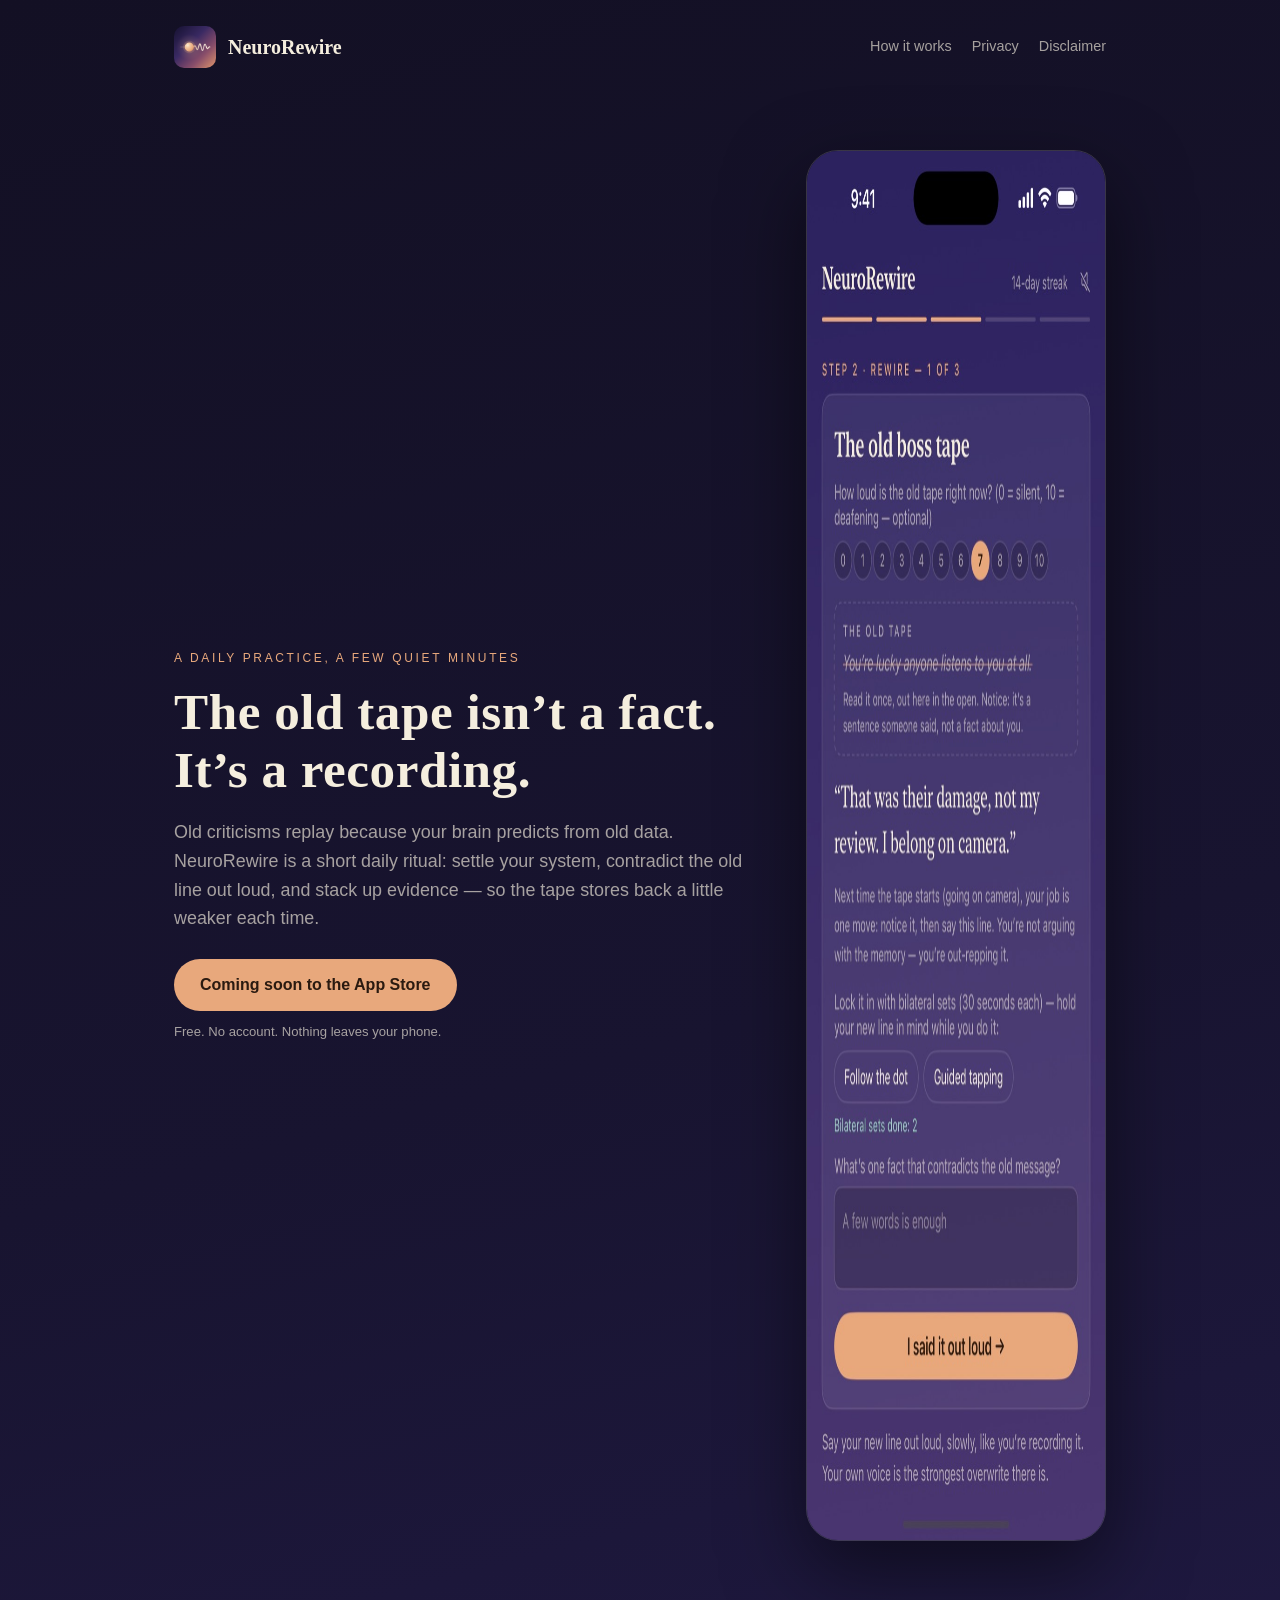
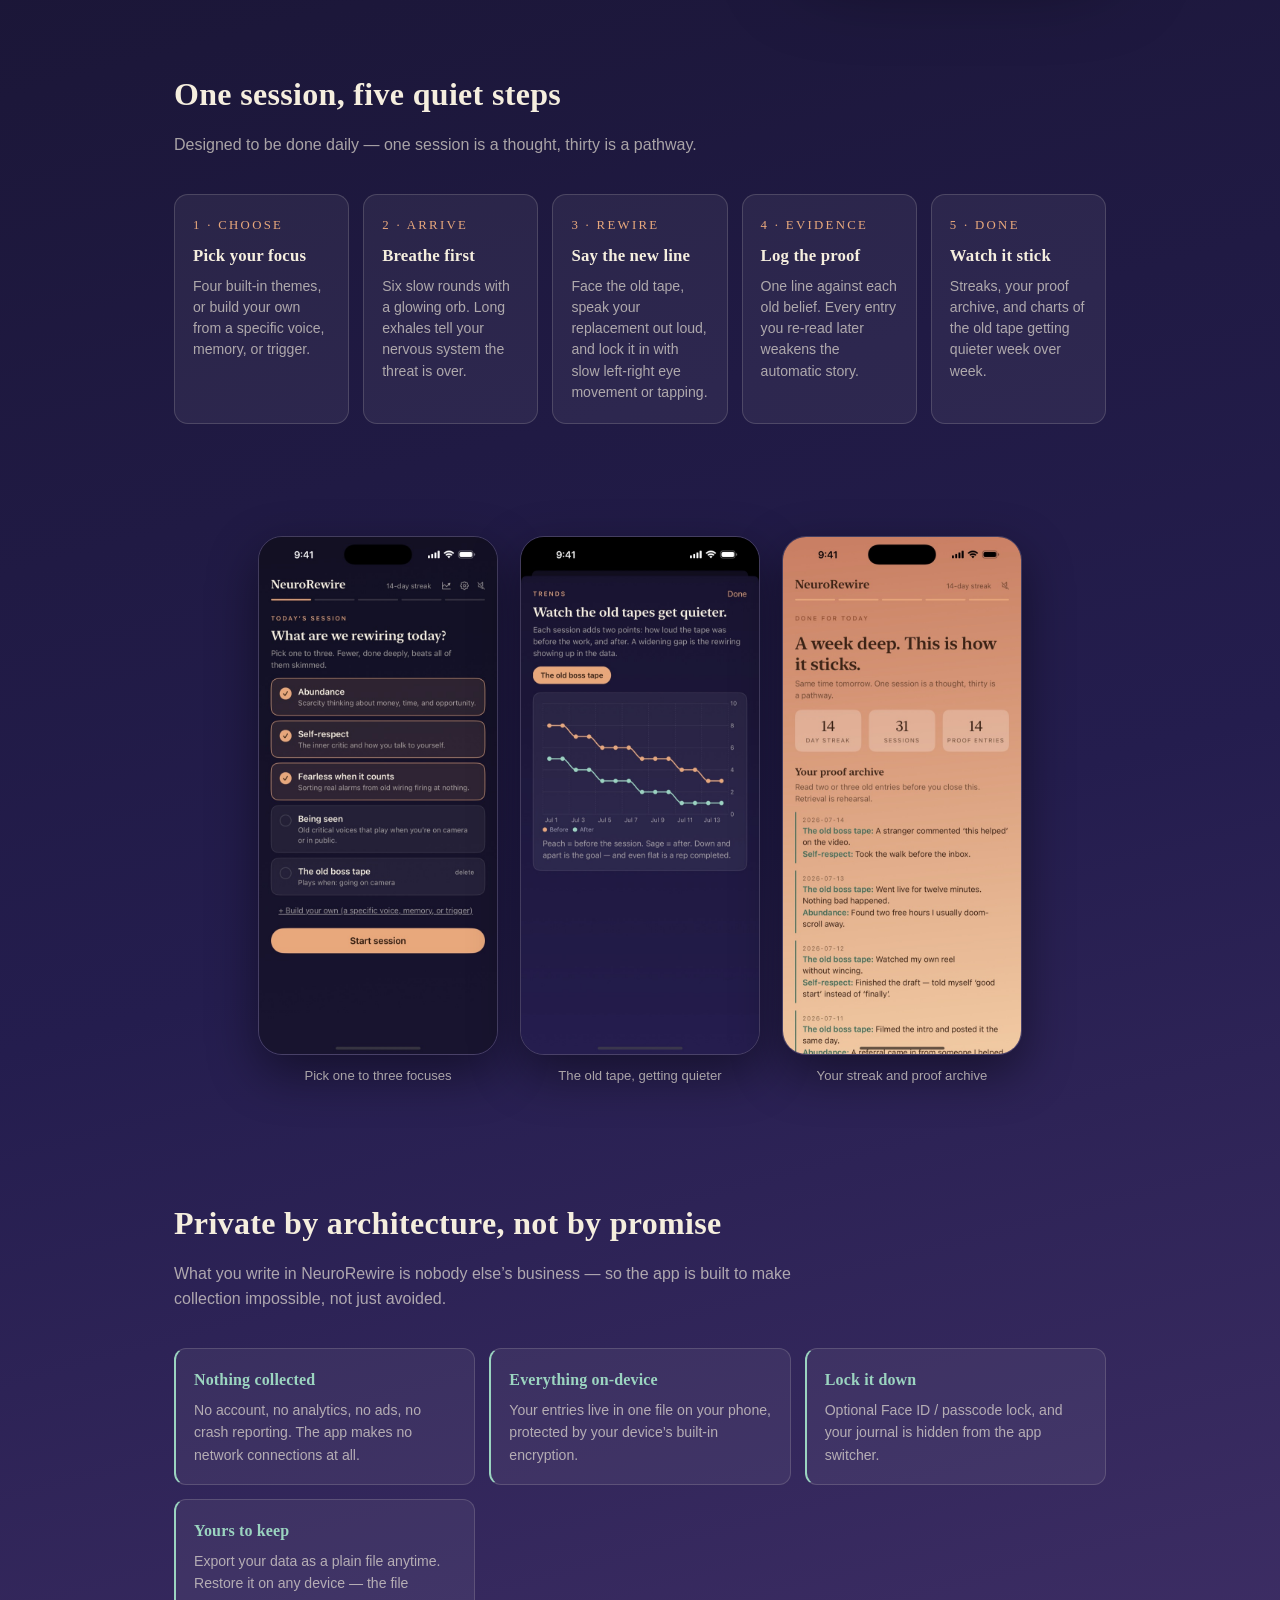
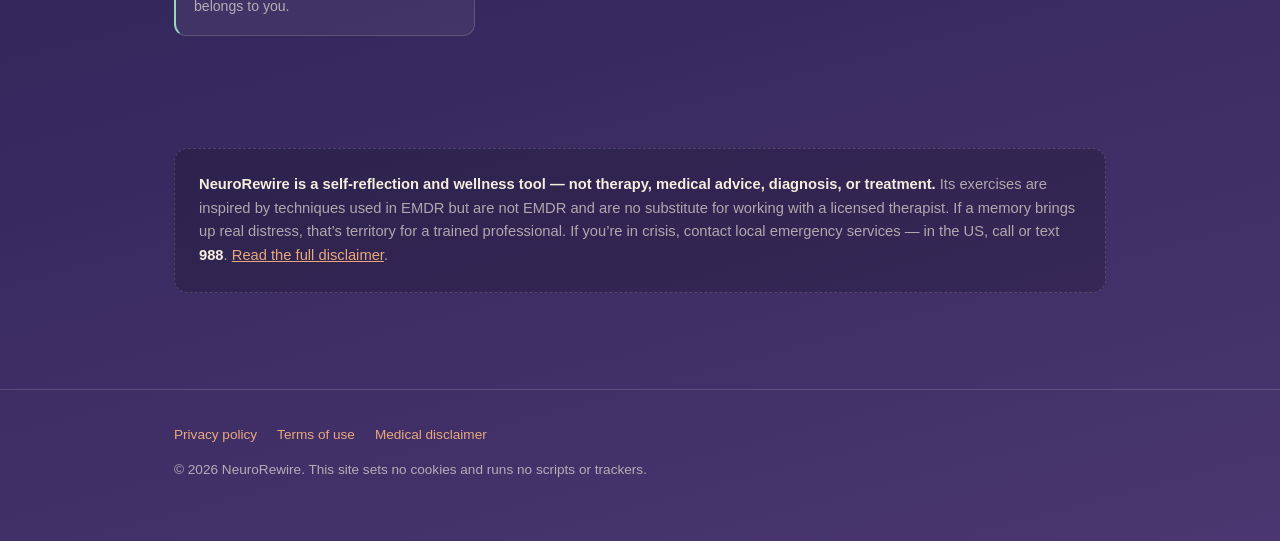
==== index.html @ a83ef4e9 "NeuroRewire site: landing page + privacy/terms/disclaimer Co-Authored-By: Claude Fable 5 <noreply@an" ====
<!DOCTYPE html>
<html lang="en">
<head>
<meta charset="UTF-8">
<meta name="viewport" content="width=device-width, initial-scale=1.0">
<title>NeuroRewire — Quiet the old tapes</title>
<meta name="description" content="NeuroRewire is a free, private daily practice for rewiring negative self-talk. Everything stays on your phone — no account, no analytics, nothing collected.">
<link rel="icon" type="image/png" href="assets/favicon.png">
<link rel="stylesheet" href="styles.css">
</head>
<body>
<div class="wrap">
  <header class="site">
    <img src="assets/icon.png" alt="NeuroRewire icon">
    <span class="name">NeuroRewire</span>
    <nav>
      <a href="#how">How it works</a>
      <a href="#privacy">Privacy</a>
      <a href="disclaimer.html">Disclaimer</a>
    </nav>
  </header>

  <div class="hero">
    <div class="copy">
      <div class="eyebrow">A daily practice, a few quiet minutes</div>
      <h1>The old tape isn&rsquo;t a fact. It&rsquo;s a recording.</h1>
      <p class="lead">Old criticisms replay because your brain predicts from old data. NeuroRewire is a short daily ritual: settle your system, contradict the old line out loud, and stack up evidence — so the tape stores back a little weaker each time.</p>
      <span class="badge-soon">Coming soon to the App&nbsp;Store</span>
      <span class="badge-note">Free. No account. Nothing leaves your phone.</span>
    </div>
    <div class="phone">
      <img src="assets/screen-rewire.jpg" alt="NeuroRewire session screen showing an old tape crossed out and its replacement line" width="640" height="1391">
    </div>
  </div>
</div>

<section id="how">
  <div class="wrap">
    <h2>One session, five quiet steps</h2>
    <p class="sub">Designed to be done daily — one session is a thought, thirty is a pathway.</p>
    <div class="steps">
      <div class="step"><div class="n">1 · Choose</div><h3>Pick your focus</h3><p>Four built-in themes, or build your own from a specific voice, memory, or trigger.</p></div>
      <div class="step"><div class="n">2 · Arrive</div><h3>Breathe first</h3><p>Six slow rounds with a glowing orb. Long exhales tell your nervous system the threat is over.</p></div>
      <div class="step"><div class="n">3 · Rewire</div><h3>Say the new line</h3><p>Face the old tape, speak your replacement out loud, and lock it in with slow left-right eye movement or tapping.</p></div>
      <div class="step"><div class="n">4 · Evidence</div><h3>Log the proof</h3><p>One line against each old belief. Every entry you re-read later weakens the automatic story.</p></div>
      <div class="step"><div class="n">5 · Done</div><h3>Watch it stick</h3><p>Streaks, your proof archive, and charts of the old tape getting quieter week over week.</p></div>
    </div>
  </div>
</section>

<section>
  <div class="wrap">
    <div class="screens">
      <figure><img src="assets/screen-choose.jpg" alt="Choose screen with focus areas" loading="lazy"><figcaption>Pick one to three focuses</figcaption></figure>
      <figure><img src="assets/screen-trends.jpg" alt="Trends chart showing intensity ratings declining over two weeks" loading="lazy"><figcaption>The old tape, getting quieter</figcaption></figure>
      <figure><img src="assets/screen-done.jpg" alt="Done screen with streak, session count, and proof archive" loading="lazy"><figcaption>Your streak and proof archive</figcaption></figure>
    </div>
  </div>
</section>

<section id="privacy">
  <div class="wrap">
    <h2>Private by architecture, not by promise</h2>
    <p class="sub">What you write in NeuroRewire is nobody else&rsquo;s business — so the app is built to make collection impossible, not just avoided.</p>
    <div class="privacy-grid">
      <div class="cell"><h3>Nothing collected</h3><p>No account, no analytics, no ads, no crash reporting. The app makes no network connections at all.</p></div>
      <div class="cell"><h3>Everything on-device</h3><p>Your entries live in one file on your phone, protected by your device&rsquo;s built-in encryption.</p></div>
      <div class="cell"><h3>Lock it down</h3><p>Optional Face&nbsp;ID / passcode lock, and your journal is hidden from the app switcher.</p></div>
      <div class="cell"><h3>Yours to keep</h3><p>Export your data as a plain file anytime. Restore it on any device — the file belongs to you.</p></div>
    </div>
  </div>
</section>

<section>
  <div class="wrap">
    <div class="band">
      <p><strong style="color:var(--ink)">NeuroRewire is a self-reflection and wellness tool — not therapy, medical advice, diagnosis, or treatment.</strong> Its exercises are inspired by techniques used in EMDR but are not EMDR and are no substitute for working with a licensed therapist. If a memory brings up real distress, that&rsquo;s territory for a trained professional. If you&rsquo;re in crisis, contact local emergency services — in the US, call or text <strong style="color:var(--ink)">988</strong>. <a href="disclaimer.html">Read the full disclaimer</a>.</p>
    </div>
  </div>
</section>

<footer>
  <div class="wrap">
    <div class="links">
      <a href="privacy.html">Privacy policy</a>
      <a href="terms.html">Terms of use</a>
      <a href="disclaimer.html">Medical disclaimer</a>
    </div>
    <p>&copy; 2026 NeuroRewire. This site sets no cookies and runs no scripts or trackers.</p>
  </div>
</footer>
</body>
</html>
---- styles.css ----
:root {
  --dusk1: #181430;
  --dusk2: #241d4e;
  --mid2: #4a3670;
  --dawn2: #b06a5f;
  --light2: #f0c9a2;
  --ink: #f5eede;
  --ink-dim: rgba(245, 238, 222, 0.65);
  --peach: #e8a87c;
  --on-peach: #2a1a10;
  --sage: #9bd4c0;
  --card: rgba(255, 255, 255, 0.06);
  --line: rgba(245, 238, 222, 0.16);
}

* { box-sizing: border-box; margin: 0; padding: 0; }

html { scroll-behavior: smooth; }

body {
  font-family: ui-sans-serif, -apple-system, "Segoe UI", Roboto, sans-serif;
  background: linear-gradient(165deg, #131024 0%, var(--dusk1) 30%, var(--dusk2) 65%, var(--mid2) 100%);
  color: var(--ink);
  line-height: 1.6;
  min-height: 100vh;
}

.wrap { max-width: 980px; margin: 0 auto; padding: 0 24px; }

h1, h2, h3, .serif {
  font-family: Georgia, "Times New Roman", serif;
  font-weight: 600;
  letter-spacing: 0.01em;
}

/* Header */
header.site {
  display: flex;
  align-items: center;
  gap: 12px;
  padding: 26px 0;
}
header.site img { width: 42px; height: 42px; border-radius: 10px; }
header.site .name { font-family: Georgia, serif; font-size: 1.25rem; font-weight: 600; }
header.site nav { margin-left: auto; display: flex; gap: 20px; }
header.site nav a { color: var(--ink-dim); text-decoration: none; font-size: 0.9rem; }
header.site nav a:hover { color: var(--peach); }

/* Hero */
.hero {
  display: flex;
  align-items: center;
  gap: 48px;
  padding: 56px 0 72px;
  flex-wrap: wrap;
}
.hero .copy { flex: 1 1 380px; }
.eyebrow {
  font-size: 0.75rem;
  text-transform: uppercase;
  letter-spacing: 0.22em;
  color: var(--peach);
  margin-bottom: 14px;
}
.hero h1 { font-size: clamp(2.1rem, 5vw, 3.2rem); line-height: 1.15; margin-bottom: 18px; }
.hero p.lead { color: var(--ink-dim); font-size: 1.12rem; max-width: 34em; margin-bottom: 26px; }
.hero .phone {
  flex: 0 1 300px;
  margin: 0 auto;
}
.hero .phone img {
  width: 100%;
  max-width: 300px;
  border-radius: 32px;
  border: 1px solid var(--line);
  box-shadow: 0 30px 80px rgba(0, 0, 0, 0.5);
  display: block;
}

.badge-soon {
  display: inline-block;
  background: var(--peach);
  color: var(--on-peach);
  font-weight: 600;
  padding: 13px 26px;
  border-radius: 999px;
  text-decoration: none;
  font-size: 1rem;
}
.badge-note { display: block; margin-top: 10px; font-size: 0.82rem; color: var(--ink-dim); }

/* Sections */
section { padding: 56px 0; }
section h2 { font-size: clamp(1.5rem, 3vw, 2rem); margin-bottom: 12px; }
section > .wrap > p.sub { color: var(--ink-dim); max-width: 42em; margin-bottom: 36px; }

.steps { display: grid; grid-template-columns: repeat(auto-fit, minmax(170px, 1fr)); gap: 14px; }
.step {
  background: var(--card);
  border: 1px solid var(--line);
  border-radius: 14px;
  padding: 20px 18px;
}
.step .n {
  font-family: Georgia, serif;
  color: var(--peach);
  font-size: 0.8rem;
  letter-spacing: 0.18em;
  text-transform: uppercase;
  margin-bottom: 8px;
}
.step h3 { font-size: 1.05rem; margin-bottom: 6px; }
.step p { font-size: 0.88rem; color: var(--ink-dim); line-height: 1.5; }

/* Screens row */
.screens { display: flex; gap: 22px; justify-content: center; flex-wrap: wrap; }
.screens figure { flex: 0 1 240px; margin: 0; }
.screens img {
  width: 100%;
  border-radius: 24px;
  border: 1px solid var(--line);
  box-shadow: 0 18px 50px rgba(0, 0, 0, 0.45);
  display: block;
}
.screens figcaption { text-align: center; font-size: 0.82rem; color: var(--ink-dim); margin-top: 10px; }

/* Privacy */
.privacy-grid { display: grid; grid-template-columns: repeat(auto-fit, minmax(230px, 1fr)); gap: 14px; }
.privacy-grid .cell {
  border: 1px solid var(--line);
  border-left: 2px solid var(--sage);
  border-radius: 12px;
  padding: 18px;
  background: var(--card);
}
.privacy-grid h3 { font-size: 1rem; margin-bottom: 6px; color: var(--sage); }
.privacy-grid p { font-size: 0.88rem; color: var(--ink-dim); }

/* Disclaimer band */
.band {
  border: 1px dashed var(--line);
  border-radius: 14px;
  padding: 24px;
  background: rgba(0, 0, 0, 0.18);
}
.band p { font-size: 0.92rem; color: var(--ink-dim); max-width: 60em; }
.band a { color: var(--peach); }

/* Footer */
footer {
  border-top: 1px solid var(--line);
  margin-top: 40px;
  padding: 34px 0 60px;
  font-size: 0.85rem;
  color: var(--ink-dim);
}
footer .links { display: flex; gap: 20px; flex-wrap: wrap; margin-bottom: 14px; }
footer a { color: var(--peach); text-decoration: none; }
footer a:hover { text-decoration: underline; }

/* Legal doc pages */
article.doc { max-width: 720px; margin: 0 auto; padding: 20px 0 80px; }
article.doc h1 { font-size: 2rem; margin-bottom: 8px; }
article.doc .updated { color: var(--ink-dim); font-size: 0.85rem; margin-bottom: 30px; }
article.doc h2 { font-size: 1.25rem; margin: 30px 0 10px; }
article.doc p, article.doc li { color: var(--ink-dim); margin-bottom: 12px; }
article.doc ul { padding-left: 22px; }
article.doc strong { color: var(--ink); }
article.doc a { color: var(--peach); }

@media (max-width: 640px) {
  .hero { padding: 30px 0 46px; gap: 34px; }
  section { padding: 40px 0; }
}
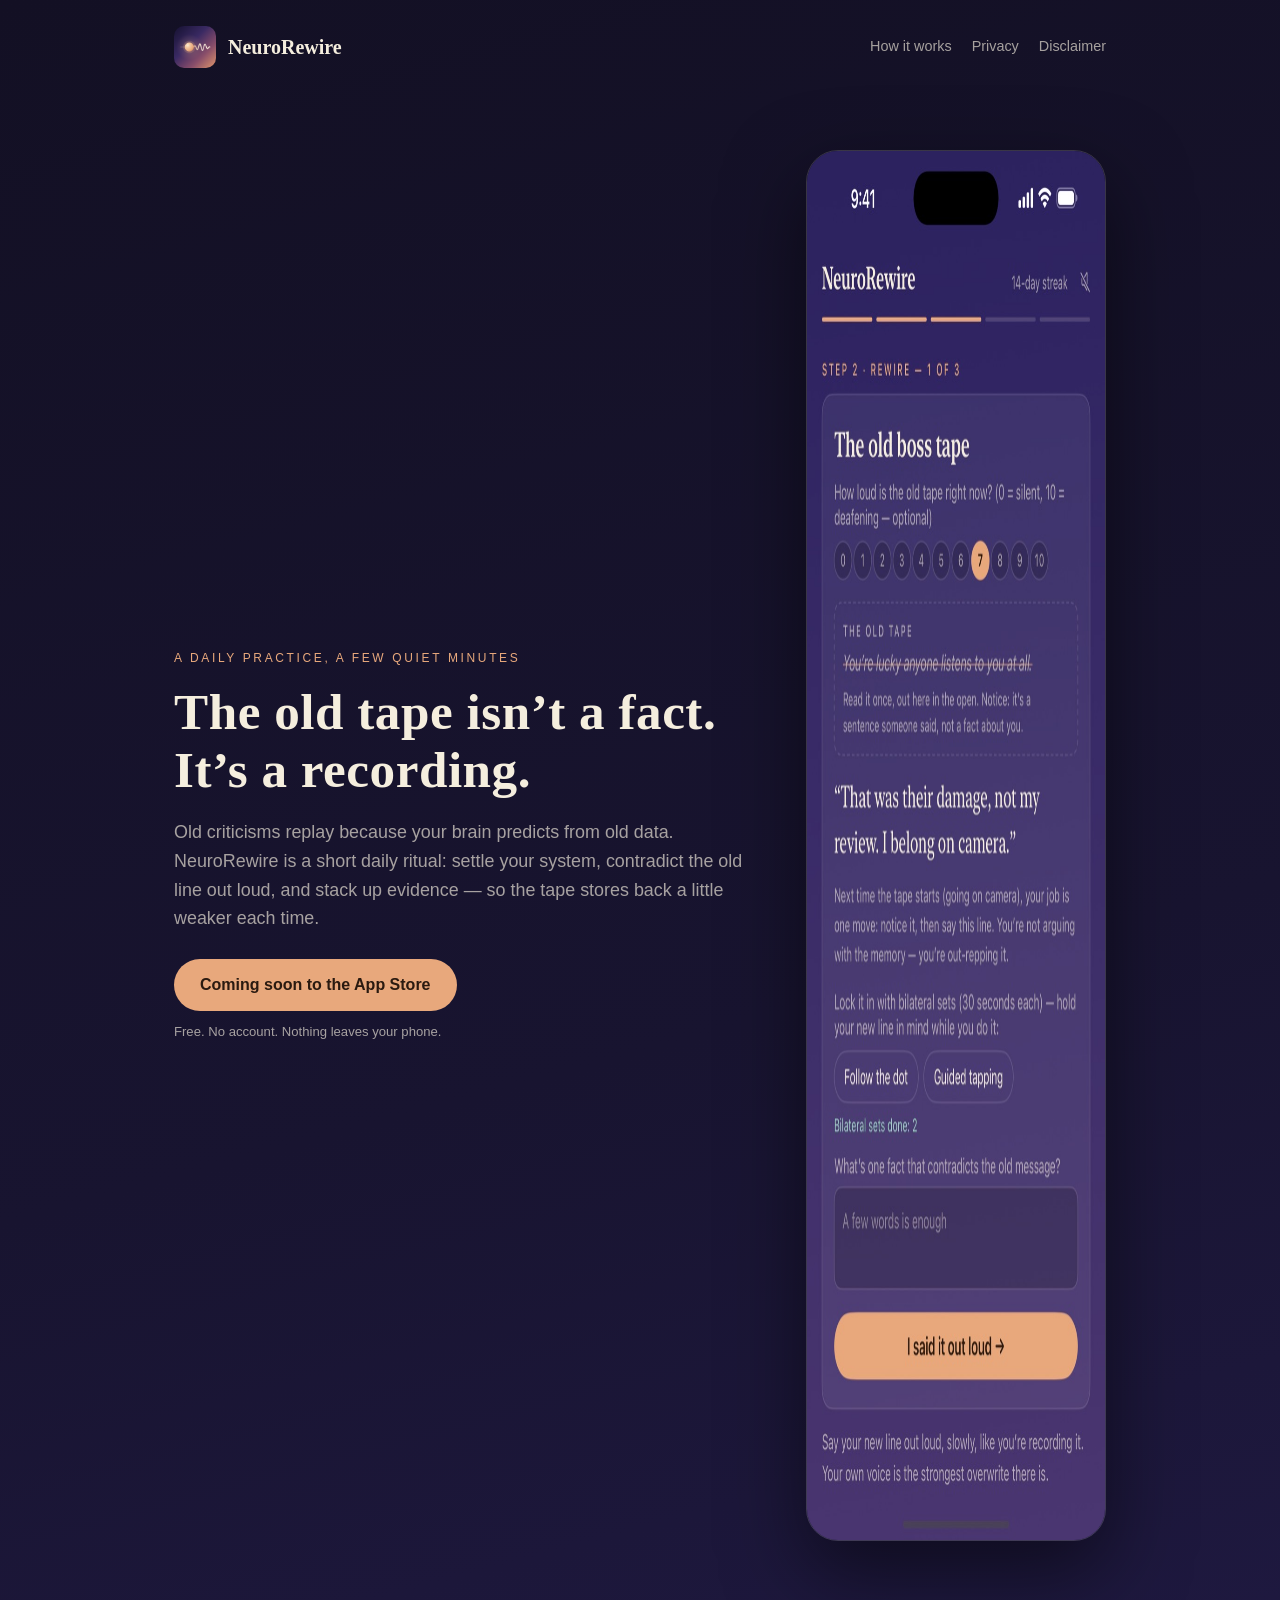
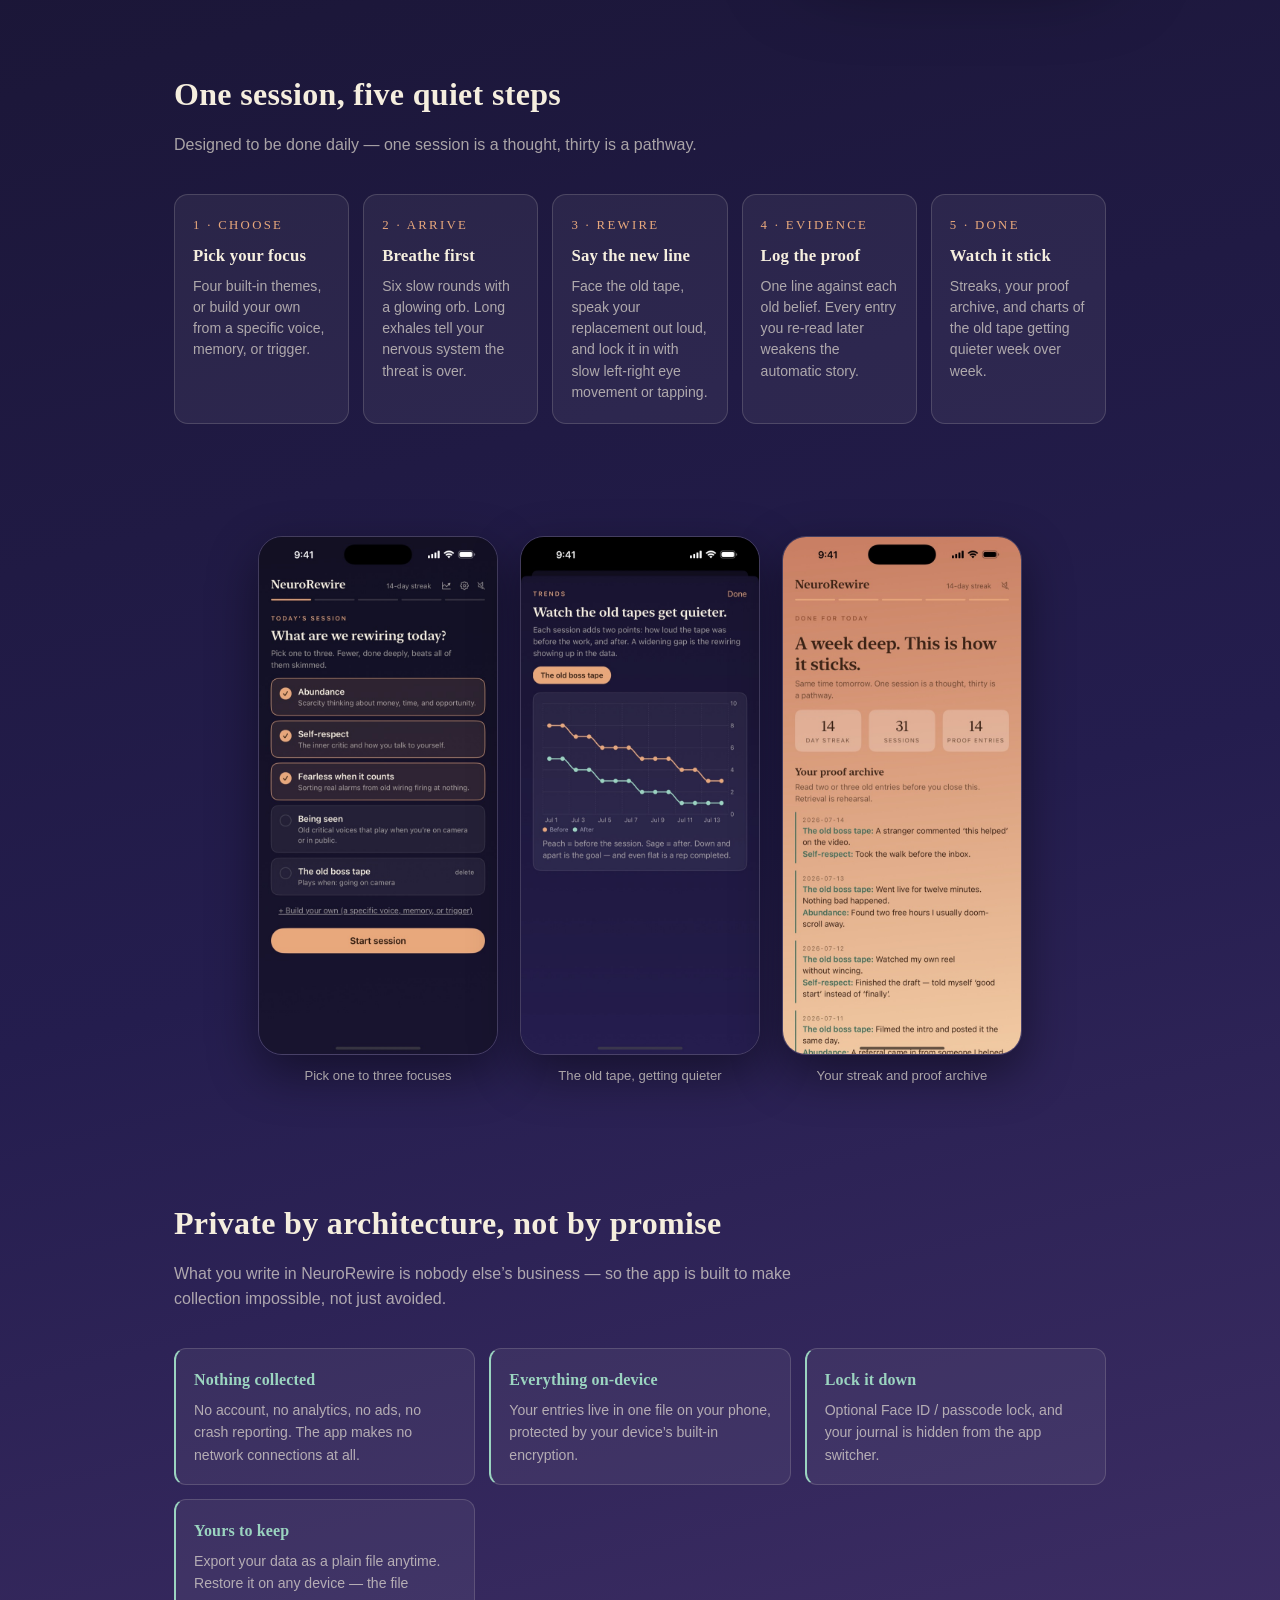
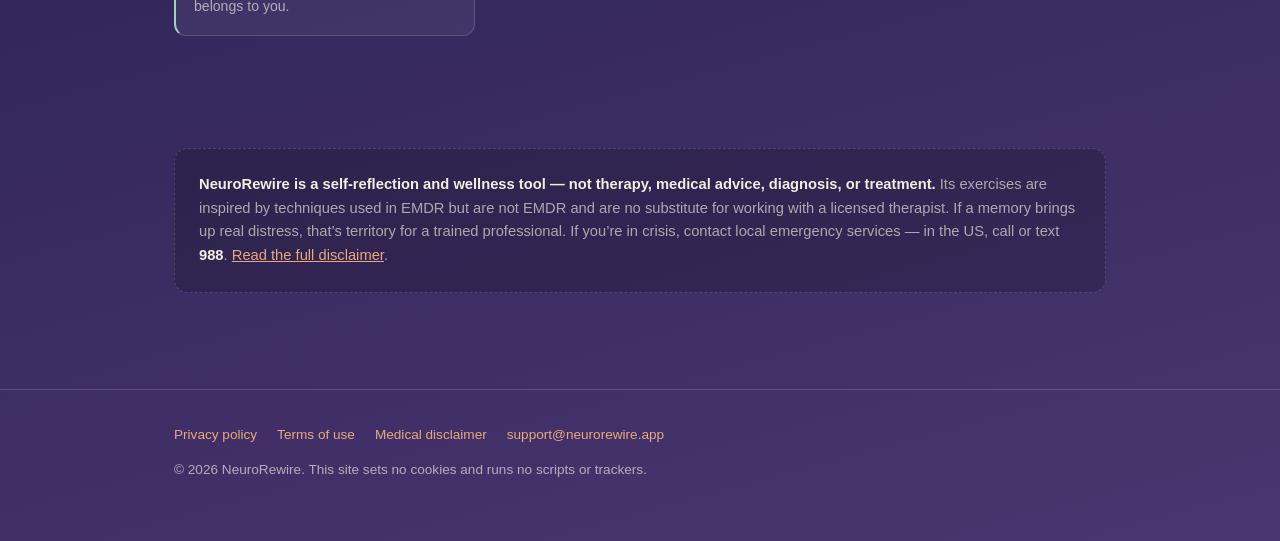
==== commit 708e0958: "Add contact emails to privacy, terms, and footer Co-Authored-By: Claude Fable 5 <noreply@anthropic.c" ====
--- a/index.html
+++ b/index.html
@@ -85,6 +85,7 @@
       <a href="privacy.html">Privacy policy</a>
       <a href="terms.html">Terms of use</a>
       <a href="disclaimer.html">Medical disclaimer</a>
+      <a href="mailto:support@neurorewire.app">support@neurorewire.app</a>
     </div>
     <p>&copy; 2026 NeuroRewire. This site sets no cookies and runs no scripts or trackers.</p>
   </div>
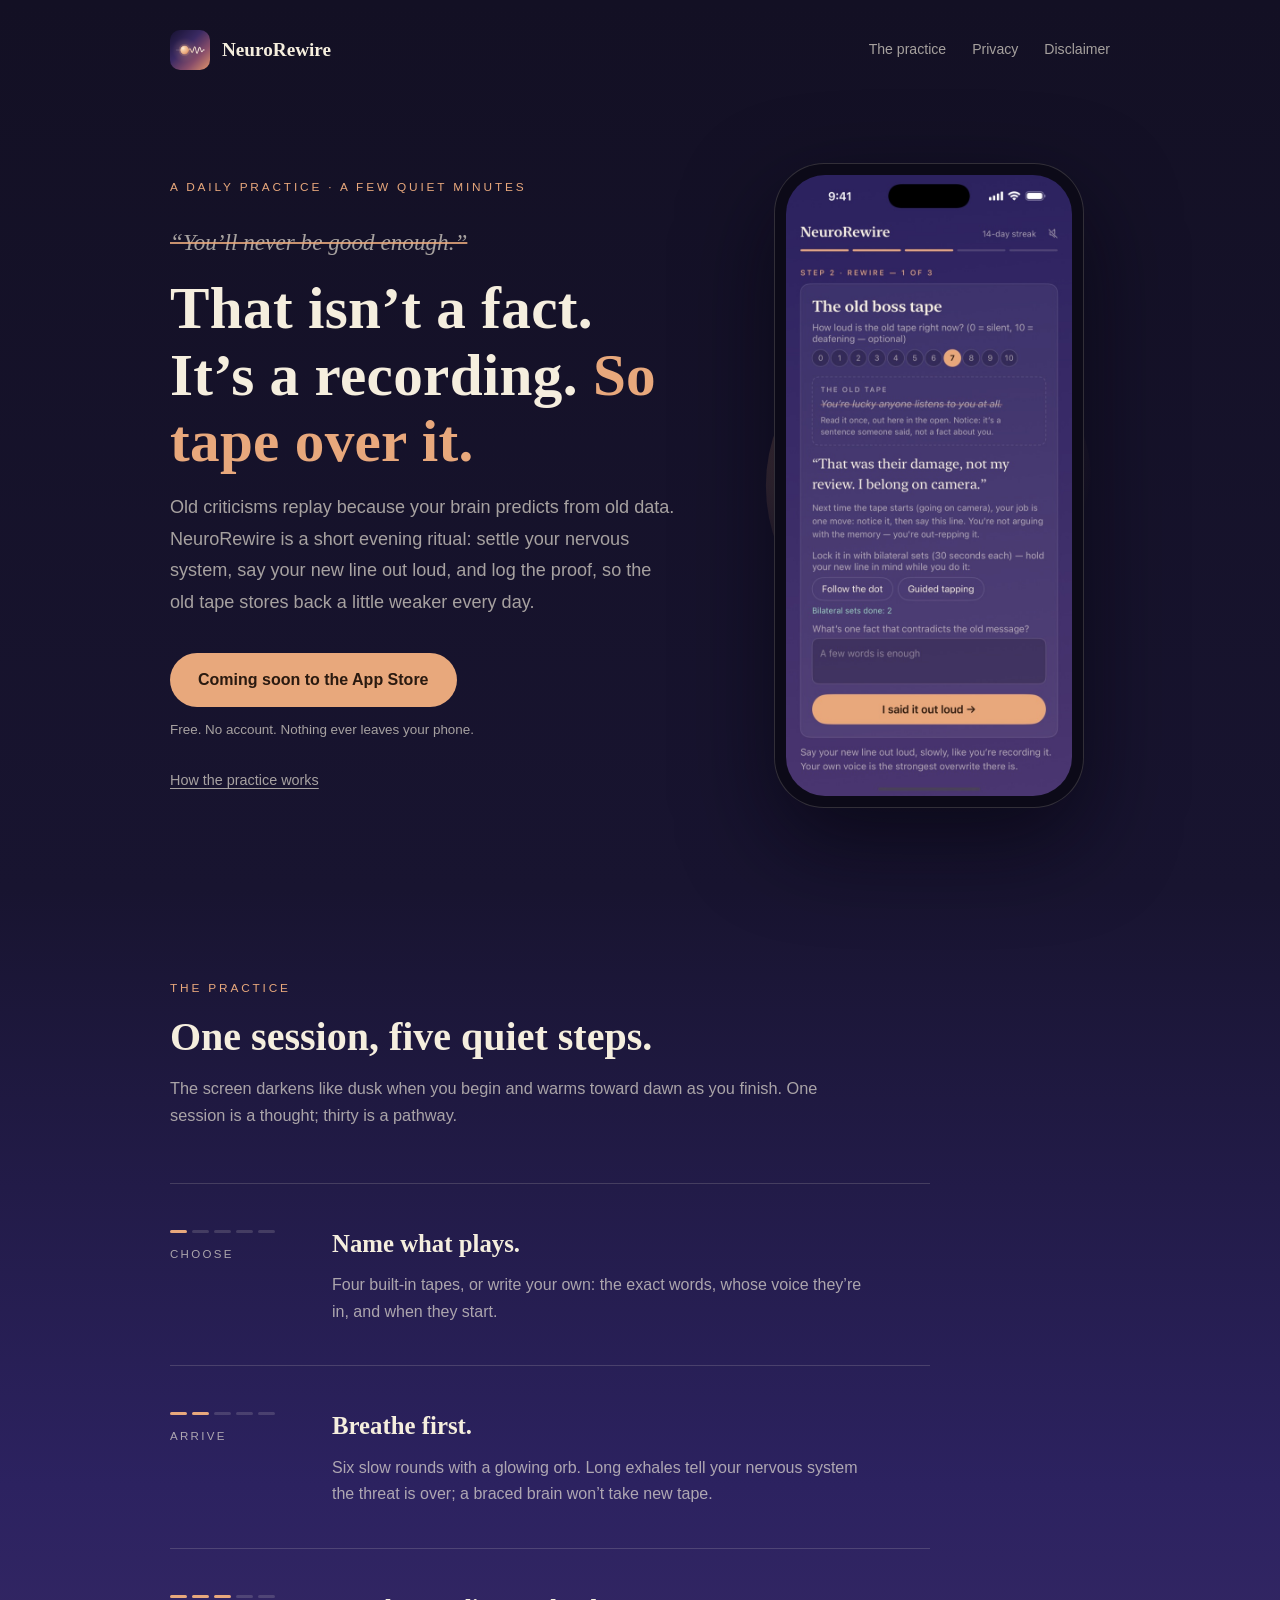
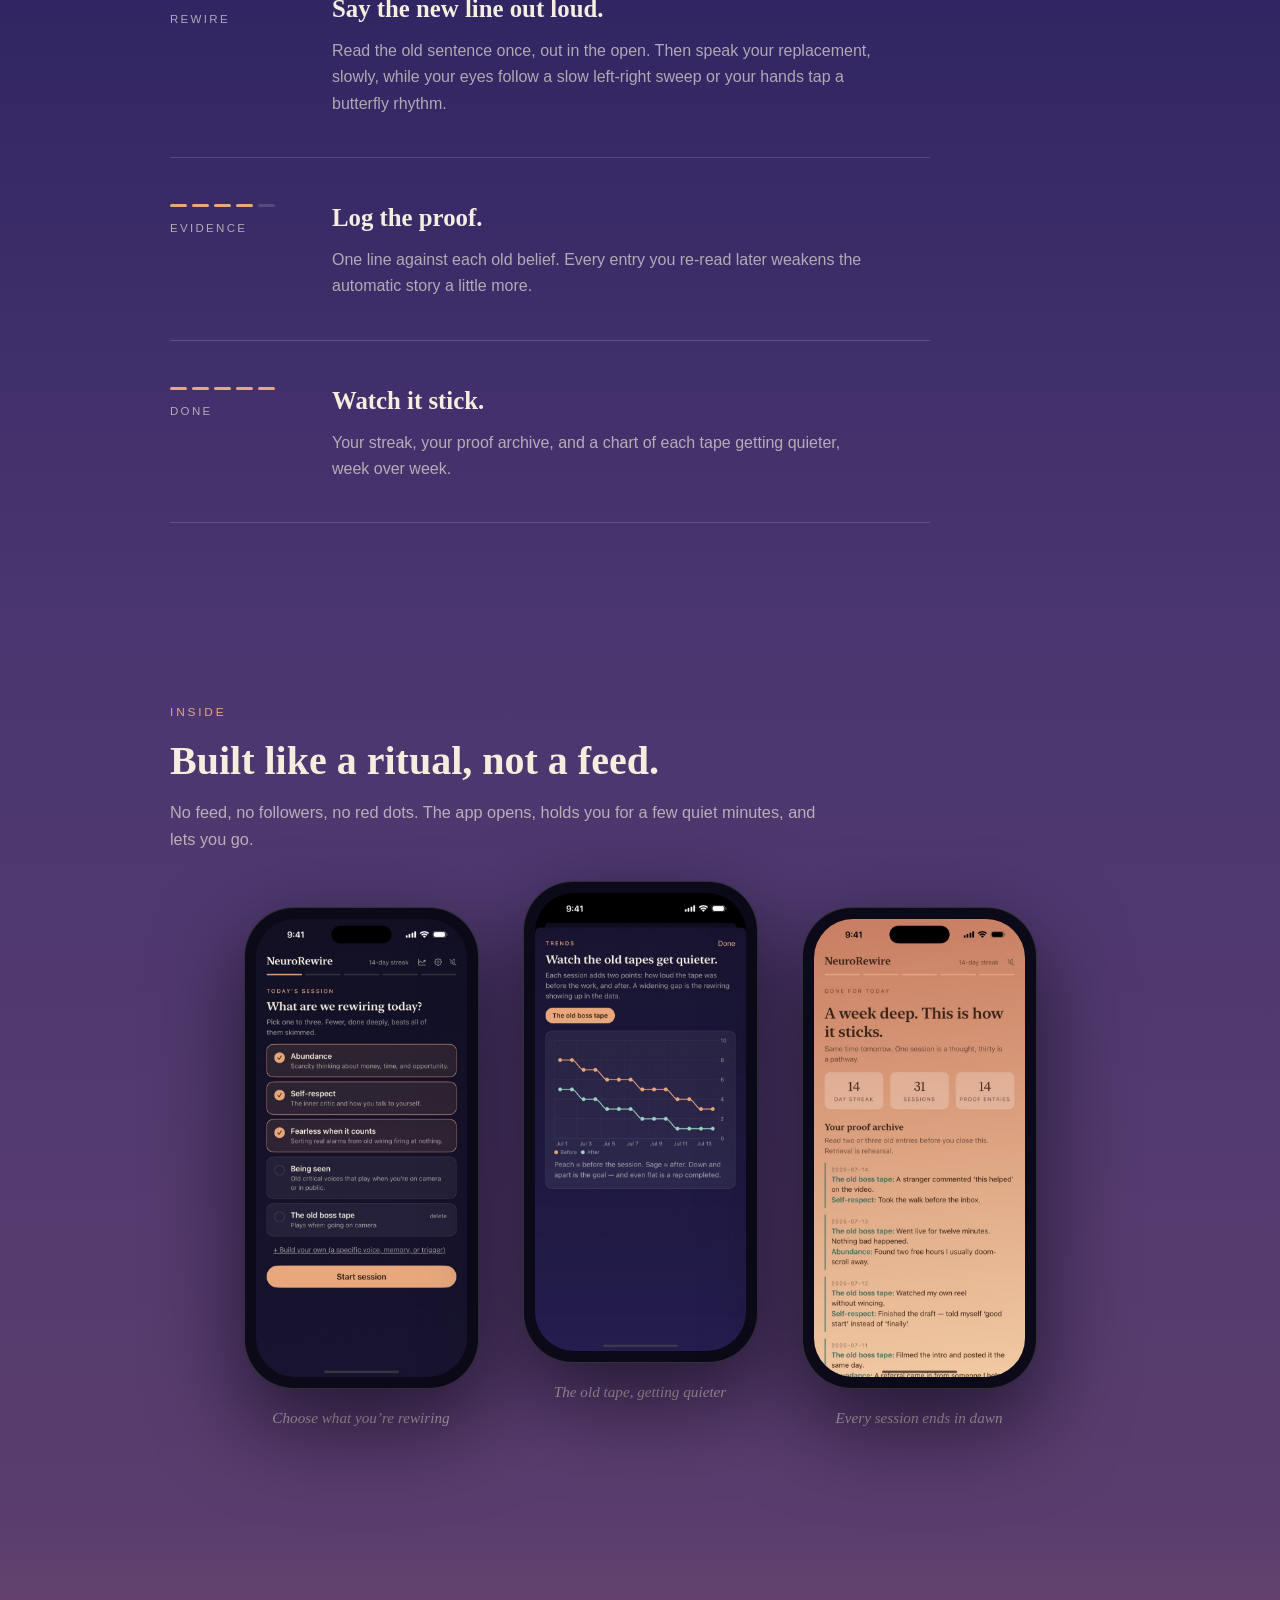
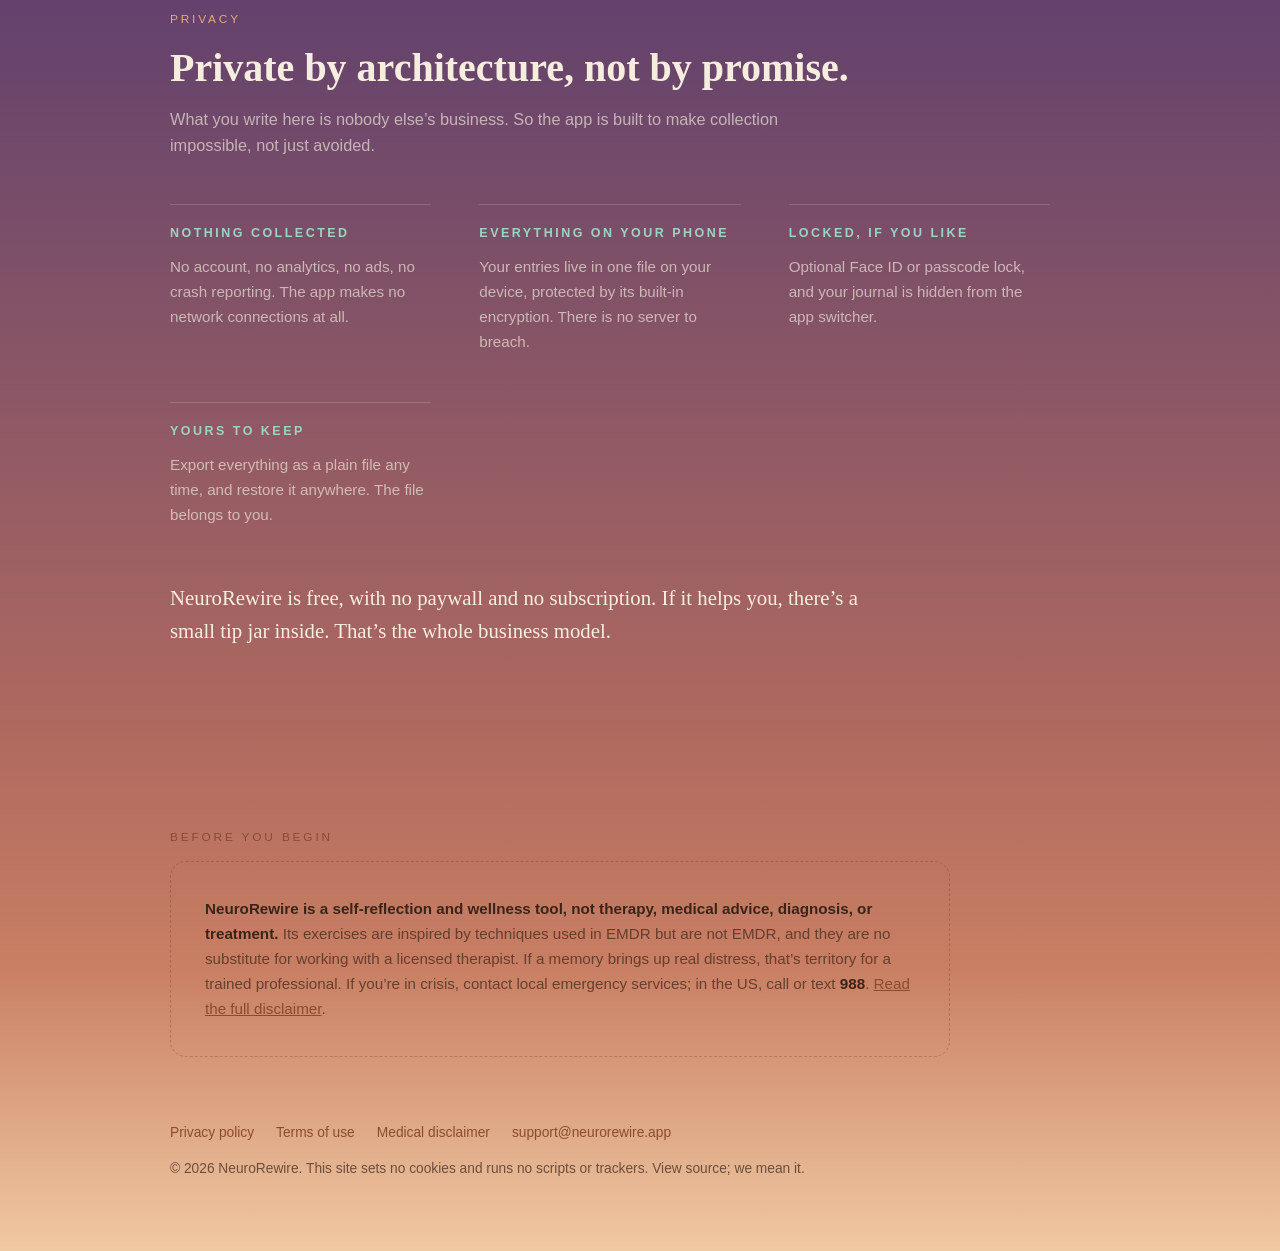
==== commit ac7458ad: "Redesign: literary dusk-to-dawn landing page - Hero: the product mechanic in type (struck old line, " ====
--- a/index.html
+++ b/index.html
@@ -4,91 +4,189 @@
 <meta charset="UTF-8">
 <meta name="viewport" content="width=device-width, initial-scale=1.0">
 <title>NeuroRewire — Quiet the old tapes</title>
-<meta name="description" content="NeuroRewire is a free, private daily practice for rewiring negative self-talk. Everything stays on your phone — no account, no analytics, nothing collected.">
+<meta name="description" content="NeuroRewire is a free, private daily practice for rewiring negative self-talk. Everything stays on your phone: no account, no analytics, nothing collected.">
 <link rel="icon" type="image/png" href="assets/favicon.png">
 <link rel="stylesheet" href="styles.css">
 </head>
 <body>
-<div class="wrap">
-  <header class="site">
-    <img src="assets/icon.png" alt="NeuroRewire icon">
-    <span class="name">NeuroRewire</span>
-    <nav>
-      <a href="#how">How it works</a>
-      <a href="#privacy">Privacy</a>
-      <a href="disclaimer.html">Disclaimer</a>
-    </nav>
-  </header>
 
-  <div class="hero">
-    <div class="copy">
-      <div class="eyebrow">A daily practice, a few quiet minutes</div>
-      <h1>The old tape isn&rsquo;t a fact. It&rsquo;s a recording.</h1>
-      <p class="lead">Old criticisms replay because your brain predicts from old data. NeuroRewire is a short daily ritual: settle your system, contradict the old line out loud, and stack up evidence — so the tape stores back a little weaker each time.</p>
-      <span class="badge-soon">Coming soon to the App&nbsp;Store</span>
-      <span class="badge-note">Free. No account. Nothing leaves your phone.</span>
-    </div>
-    <div class="phone">
-      <img src="assets/screen-rewire.jpg" alt="NeuroRewire session screen showing an old tape crossed out and its replacement line" width="640" height="1391">
+<div class="hero-phase">
+  <div class="wrap">
+    <header class="site">
+      <a href="index.html" style="display:flex;align-items:center;gap:12px">
+        <img src="assets/icon.png" alt="NeuroRewire icon: a warm orb trailing a soundwave through dusk">
+        <span class="name">NeuroRewire</span>
+      </a>
+      <nav>
+        <a href="#how">The practice</a>
+        <a href="#privacy">Privacy</a>
+        <a href="disclaimer.html">Disclaimer</a>
+      </nav>
+    </header>
+
+    <div class="hero">
+      <div class="copy">
+        <p class="eyebrow reveal">A daily practice · a few quiet minutes</p>
+        <p class="old-line reveal d1">&ldquo;You&rsquo;ll never be good enough.&rdquo;</p>
+        <h1 class="reveal d2">That isn&rsquo;t a fact. It&rsquo;s a recording. <span class="turn">So tape over it.</span></h1>
+        <p class="lead reveal d3">Old criticisms replay because your brain predicts from old data. NeuroRewire is a short evening ritual: settle your nervous system, say your new line out loud, and log the proof, so the old tape stores back a little weaker every day.</p>
+        <div class="reveal d4">
+          <span class="badge-soon">Coming soon to the App&nbsp;Store</span>
+          <span class="badge-note">Free. No account. Nothing ever leaves your phone.</span>
+          <p class="after-cta"><a class="quiet-link" href="#how">How the practice works</a></p>
+        </div>
+      </div>
+      <div class="hero-stage reveal d3">
+        <div class="orb" aria-hidden="true"></div>
+        <div class="device">
+          <img src="assets/screen-rewire.jpg" width="640" height="1390"
+               alt="The rewire step: an old criticism crossed out above its replacement line, ready to be said out loud">
+        </div>
+      </div>
     </div>
   </div>
 </div>
 
-<section id="how">
-  <div class="wrap">
-    <h2>One session, five quiet steps</h2>
-    <p class="sub">Designed to be done daily — one session is a thought, thirty is a pathway.</p>
-    <div class="steps">
-      <div class="step"><div class="n">1 · Choose</div><h3>Pick your focus</h3><p>Four built-in themes, or build your own from a specific voice, memory, or trigger.</p></div>
-      <div class="step"><div class="n">2 · Arrive</div><h3>Breathe first</h3><p>Six slow rounds with a glowing orb. Long exhales tell your nervous system the threat is over.</p></div>
-      <div class="step"><div class="n">3 · Rewire</div><h3>Say the new line</h3><p>Face the old tape, speak your replacement out loud, and lock it in with slow left-right eye movement or tapping.</p></div>
-      <div class="step"><div class="n">4 · Evidence</div><h3>Log the proof</h3><p>One line against each old belief. Every entry you re-read later weakens the automatic story.</p></div>
-      <div class="step"><div class="n">5 · Done</div><h3>Watch it stick</h3><p>Streaks, your proof archive, and charts of the old tape getting quieter week over week.</p></div>
+<div class="steps-phase">
+  <section id="how">
+    <div class="wrap">
+      <p class="section-label">The practice</p>
+      <h2>One session, five quiet steps.</h2>
+      <p class="section-sub">The screen darkens like dusk when you begin and warms toward dawn as you finish. One session is a thought; thirty is a pathway.</p>
+
+      <ol class="journey">
+        <li>
+          <div class="marker">
+            <div class="segments" aria-hidden="true"><span class="on"></span><span></span><span></span><span></span><span></span></div>
+            <div class="phase-name">Choose</div>
+          </div>
+          <div>
+            <h3>Name what plays.</h3>
+            <p>Four built-in tapes, or write your own: the exact words, whose voice they&rsquo;re in, and when they start.</p>
+          </div>
+        </li>
+        <li>
+          <div class="marker">
+            <div class="segments" aria-hidden="true"><span class="on"></span><span class="on"></span><span></span><span></span><span></span></div>
+            <div class="phase-name">Arrive</div>
+          </div>
+          <div>
+            <h3>Breathe first.</h3>
+            <p>Six slow rounds with a glowing orb. Long exhales tell your nervous system the threat is over; a braced brain won&rsquo;t take new tape.</p>
+          </div>
+        </li>
+        <li>
+          <div class="marker">
+            <div class="segments" aria-hidden="true"><span class="on"></span><span class="on"></span><span class="on"></span><span></span><span></span></div>
+            <div class="phase-name">Rewire</div>
+          </div>
+          <div>
+            <h3>Say the new line out loud.</h3>
+            <p>Read the old sentence once, out in the open. Then speak your replacement, slowly, while your eyes follow a slow left-right sweep or your hands tap a butterfly rhythm.</p>
+          </div>
+        </li>
+        <li>
+          <div class="marker">
+            <div class="segments" aria-hidden="true"><span class="on"></span><span class="on"></span><span class="on"></span><span class="on"></span><span></span></div>
+            <div class="phase-name">Evidence</div>
+          </div>
+          <div>
+            <h3>Log the proof.</h3>
+            <p>One line against each old belief. Every entry you re-read later weakens the automatic story a little more.</p>
+          </div>
+        </li>
+        <li>
+          <div class="marker">
+            <div class="segments" aria-hidden="true"><span class="on"></span><span class="on"></span><span class="on"></span><span class="on"></span><span class="on"></span></div>
+            <div class="phase-name">Done</div>
+          </div>
+          <div>
+            <h3>Watch it stick.</h3>
+            <p>Your streak, your proof archive, and a chart of each tape getting quieter, week over week.</p>
+          </div>
+        </li>
+      </ol>
     </div>
-  </div>
-</section>
+  </section>
+</div>
 
-<section>
-  <div class="wrap">
-    <div class="screens">
-      <figure><img src="assets/screen-choose.jpg" alt="Choose screen with focus areas" loading="lazy"><figcaption>Pick one to three focuses</figcaption></figure>
-      <figure><img src="assets/screen-trends.jpg" alt="Trends chart showing intensity ratings declining over two weeks" loading="lazy"><figcaption>The old tape, getting quieter</figcaption></figure>
-      <figure><img src="assets/screen-done.jpg" alt="Done screen with streak, session count, and proof archive" loading="lazy"><figcaption>Your streak and proof archive</figcaption></figure>
+<div class="screens-phase">
+  <section>
+    <div class="wrap">
+      <p class="section-label">Inside</p>
+      <h2>Built like a ritual, not a feed.</h2>
+      <p class="section-sub">No feed, no followers, no red dots. The app opens, holds you for a few quiet minutes, and lets you go.</p>
+      <div class="screens">
+        <figure>
+          <div class="device"><img src="assets/screen-choose.jpg" width="640" height="1390" loading="lazy" alt="Choosing today's focus from a short list of tapes"></div>
+          <figcaption>Choose what you&rsquo;re rewiring</figcaption>
+        </figure>
+        <figure class="lifted">
+          <div class="device"><img src="assets/screen-trends.jpg" width="640" height="1390" loading="lazy" alt="A chart of one old tape rated quieter across two weeks of sessions"></div>
+          <figcaption>The old tape, getting quieter</figcaption>
+        </figure>
+        <figure>
+          <div class="device"><img src="assets/screen-done.jpg" width="640" height="1390" loading="lazy" alt="The done screen at dawn: a fourteen-day streak above the proof archive"></div>
+          <figcaption>Every session ends in dawn</figcaption>
+        </figure>
+      </div>
     </div>
-  </div>
-</section>
+  </section>
+</div>
 
-<section id="privacy">
-  <div class="wrap">
-    <h2>Private by architecture, not by promise</h2>
-    <p class="sub">What you write in NeuroRewire is nobody else&rsquo;s business — so the app is built to make collection impossible, not just avoided.</p>
-    <div class="privacy-grid">
-      <div class="cell"><h3>Nothing collected</h3><p>No account, no analytics, no ads, no crash reporting. The app makes no network connections at all.</p></div>
-      <div class="cell"><h3>Everything on-device</h3><p>Your entries live in one file on your phone, protected by your device&rsquo;s built-in encryption.</p></div>
-      <div class="cell"><h3>Lock it down</h3><p>Optional Face&nbsp;ID / passcode lock, and your journal is hidden from the app switcher.</p></div>
-      <div class="cell"><h3>Yours to keep</h3><p>Export your data as a plain file anytime. Restore it on any device — the file belongs to you.</p></div>
+<div class="privacy-phase">
+  <section id="privacy">
+    <div class="wrap">
+      <p class="section-label">Privacy</p>
+      <h2>Private by architecture, not by promise.</h2>
+      <p class="section-sub">What you write here is nobody else&rsquo;s business. So the app is built to make collection impossible, not just avoided.</p>
+
+      <div class="vows">
+        <div>
+          <h3>Nothing collected</h3>
+          <p>No account, no analytics, no ads, no crash reporting. The app makes no network connections at all.</p>
+        </div>
+        <div>
+          <h3>Everything on your phone</h3>
+          <p>Your entries live in one file on your device, protected by its built-in encryption. There is no server to breach.</p>
+        </div>
+        <div>
+          <h3>Locked, if you like</h3>
+          <p>Optional Face&nbsp;ID or passcode lock, and your journal is hidden from the app switcher.</p>
+        </div>
+        <div>
+          <h3>Yours to keep</h3>
+          <p>Export everything as a plain file any time, and restore it anywhere. The file belongs to you.</p>
+        </div>
+      </div>
+
+      <p class="free-line">NeuroRewire is free, with no paywall and no subscription. If it helps you, there&rsquo;s a small tip jar inside. That&rsquo;s the whole business model.</p>
     </div>
-  </div>
-</section>
+  </section>
+</div>
 
-<section>
-  <div class="wrap">
-    <div class="band">
-      <p><strong style="color:var(--ink)">NeuroRewire is a self-reflection and wellness tool — not therapy, medical advice, diagnosis, or treatment.</strong> Its exercises are inspired by techniques used in EMDR but are not EMDR and are no substitute for working with a licensed therapist. If a memory brings up real distress, that&rsquo;s territory for a trained professional. If you&rsquo;re in crisis, contact local emergency services — in the US, call or text <strong style="color:var(--ink)">988</strong>. <a href="disclaimer.html">Read the full disclaimer</a>.</p>
+<div class="done-phase">
+  <section>
+    <div class="wrap">
+      <p class="section-label">Before you begin</p>
+      <div class="disclaimer-band">
+        <p><strong>NeuroRewire is a self-reflection and wellness tool, not therapy, medical advice, diagnosis, or treatment.</strong> Its exercises are inspired by techniques used in EMDR but are not EMDR, and they are no substitute for working with a licensed therapist. If a memory brings up real distress, that&rsquo;s territory for a trained professional. If you&rsquo;re in crisis, contact local emergency services; in the US, call or text <strong>988</strong>. <a href="disclaimer.html">Read the full disclaimer</a>.</p>
+      </div>
     </div>
-  </div>
-</section>
+  </section>
 
-<footer>
-  <div class="wrap">
-    <div class="links">
-      <a href="privacy.html">Privacy policy</a>
-      <a href="terms.html">Terms of use</a>
-      <a href="disclaimer.html">Medical disclaimer</a>
-      <a href="mailto:support@neurorewire.app">support@neurorewire.app</a>
+  <footer>
+    <div class="wrap">
+      <div class="links">
+        <a href="privacy.html">Privacy policy</a>
+        <a href="terms.html">Terms of use</a>
+        <a href="disclaimer.html">Medical disclaimer</a>
+        <a href="mailto:support@neurorewire.app">support@neurorewire.app</a>
+      </div>
+      <p>&copy; 2026 NeuroRewire. This site sets no cookies and runs no scripts or trackers. View source; we mean it.</p>
     </div>
-    <p>&copy; 2026 NeuroRewire. This site sets no cookies and runs no scripts or trackers.</p>
-  </div>
-</footer>
+  </footer>
+</div>
+
 </body>
 </html>
--- a/styles.css
+++ b/styles.css
@@ -1,16 +1,27 @@
 :root {
+  --dusk0: #131024;
   --dusk1: #181430;
   --dusk2: #241d4e;
+  --mid1: #2c2260;
   --mid2: #4a3670;
+  --dawn1: #5a3d6e;
   --dawn2: #b06a5f;
+  --light1: #c97f63;
   --light2: #f0c9a2;
   --ink: #f5eede;
   --ink-dim: rgba(245, 238, 222, 0.65);
+  --done-ink: #3a2418;
+  --done-ink-dim: rgba(58, 36, 24, 0.7);
   --peach: #e8a87c;
   --on-peach: #2a1a10;
   --sage: #9bd4c0;
-  --card: rgba(255, 255, 255, 0.06);
+  --sage-dark: #3d6e5c;
   --line: rgba(245, 238, 222, 0.16);
+  --line-dark: rgba(58, 36, 24, 0.22);
+  --bezel: #0c0a18;
+  --serif: "Iowan Old Style", Georgia, "Times New Roman", serif;
+  --sans: ui-sans-serif, -apple-system, "Segoe UI", Roboto, sans-serif;
+  --ease-out: cubic-bezier(0.22, 1, 0.36, 1);
 }
 
 * { box-sizing: border-box; margin: 0; padding: 0; }
@@ -18,63 +29,83 @@
 html { scroll-behavior: smooth; }
 
 body {
-  font-family: ui-sans-serif, -apple-system, "Segoe UI", Roboto, sans-serif;
-  background: linear-gradient(165deg, #131024 0%, var(--dusk1) 30%, var(--dusk2) 65%, var(--mid2) 100%);
+  font-family: var(--sans);
+  background: var(--dusk0);
   color: var(--ink);
-  line-height: 1.6;
+  line-height: 1.65;
+}
+
+body.subpage {
+  background: linear-gradient(170deg, var(--dusk0), var(--dusk1) 45%, var(--dusk2));
   min-height: 100vh;
 }
 
-.wrap { max-width: 980px; margin: 0 auto; padding: 0 24px; }
-
-h1, h2, h3, .serif {
-  font-family: Georgia, "Times New Roman", serif;
-  font-weight: 600;
-  letter-spacing: 0.01em;
-}
-
-/* Header */
+.wrap { max-width: 1020px; margin: 0 auto; padding: 0 clamp(20px, 4vw, 40px); }
+
+::selection { background: var(--peach); color: var(--on-peach); }
+
+/* ---------- Header ---------- */
+
 header.site {
   display: flex;
   align-items: center;
   gap: 12px;
-  padding: 26px 0;
-}
-header.site img { width: 42px; height: 42px; border-radius: 10px; }
-header.site .name { font-family: Georgia, serif; font-size: 1.25rem; font-weight: 600; }
-header.site nav { margin-left: auto; display: flex; gap: 20px; }
-header.site nav a { color: var(--ink-dim); text-decoration: none; font-size: 0.9rem; }
+  padding: clamp(20px, 3vw, 30px) 0;
+}
+header.site img { width: 40px; height: 40px; border-radius: 10px; }
+header.site .name { font-family: var(--serif); font-size: 1.2rem; font-weight: 600; }
+header.site a { text-decoration: none; color: inherit; }
+header.site nav { margin-left: auto; display: flex; gap: clamp(14px, 2.5vw, 26px); }
+header.site nav a { color: var(--ink-dim); font-size: 0.88rem; }
 header.site nav a:hover { color: var(--peach); }
 
-/* Hero */
+/* ---------- Hero (dusk) ---------- */
+
+.hero-phase { background: linear-gradient(180deg, var(--dusk0), var(--dusk1)); }
+
 .hero {
-  display: flex;
+  display: grid;
+  grid-template-columns: minmax(0, 7fr) minmax(0, 5fr);
+  gap: clamp(30px, 6vw, 70px);
   align-items: center;
-  gap: 48px;
-  padding: 56px 0 72px;
-  flex-wrap: wrap;
-}
-.hero .copy { flex: 1 1 380px; }
+  padding: clamp(40px, 7vh, 90px) 0 clamp(60px, 9vh, 110px);
+}
+
 .eyebrow {
-  font-size: 0.75rem;
+  font-size: 0.74rem;
   text-transform: uppercase;
-  letter-spacing: 0.22em;
+  letter-spacing: 0.24em;
   color: var(--peach);
+  margin-bottom: 26px;
+}
+
+.old-line {
+  font-family: var(--serif);
+  font-style: italic;
+  font-size: clamp(1.15rem, 2.4vw, 1.45rem);
+  color: var(--ink-dim);
+  text-decoration: line-through;
+  text-decoration-color: rgba(232, 168, 124, 0.85);
+  text-decoration-thickness: 2px;
   margin-bottom: 14px;
 }
-.hero h1 { font-size: clamp(2.1rem, 5vw, 3.2rem); line-height: 1.15; margin-bottom: 18px; }
-.hero p.lead { color: var(--ink-dim); font-size: 1.12rem; max-width: 34em; margin-bottom: 26px; }
-.hero .phone {
-  flex: 0 1 300px;
-  margin: 0 auto;
-}
-.hero .phone img {
-  width: 100%;
-  max-width: 300px;
-  border-radius: 32px;
-  border: 1px solid var(--line);
-  box-shadow: 0 30px 80px rgba(0, 0, 0, 0.5);
-  display: block;
+
+.hero h1 {
+  font-family: var(--serif);
+  font-weight: 600;
+  font-size: clamp(2.3rem, 5.6vw, 3.7rem);
+  line-height: 1.12;
+  letter-spacing: 0.005em;
+  margin-bottom: 10px;
+}
+.hero h1 .turn { color: var(--peach); }
+
+.hero .lead {
+  color: var(--ink-dim);
+  font-size: clamp(1rem, 1.6vw, 1.13rem);
+  line-height: 1.75;
+  max-width: 33em;
+  margin: 18px 0 34px;
 }
 
 .badge-soon {
@@ -82,93 +113,236 @@
   background: var(--peach);
   color: var(--on-peach);
   font-weight: 600;
-  padding: 13px 26px;
+  padding: 14px 28px;
   border-radius: 999px;
   text-decoration: none;
   font-size: 1rem;
 }
-.badge-note { display: block; margin-top: 10px; font-size: 0.82rem; color: var(--ink-dim); }
-
-/* Sections */
-section { padding: 56px 0; }
-section h2 { font-size: clamp(1.5rem, 3vw, 2rem); margin-bottom: 12px; }
-section > .wrap > p.sub { color: var(--ink-dim); max-width: 42em; margin-bottom: 36px; }
-
-.steps { display: grid; grid-template-columns: repeat(auto-fit, minmax(170px, 1fr)); gap: 14px; }
-.step {
-  background: var(--card);
+.badge-note { display: block; margin-top: 12px; font-size: 0.84rem; color: var(--ink-dim); }
+.quiet-link { color: var(--ink-dim); font-size: 0.9rem; text-decoration: underline; text-underline-offset: 3px; }
+.quiet-link:hover { color: var(--peach); }
+.hero .after-cta { margin-top: 26px; }
+
+/* Device + orb */
+
+.hero-stage { position: relative; display: flex; justify-content: center; }
+
+.orb {
+  position: absolute;
+  width: min(420px, 90%);
+  aspect-ratio: 1;
+  top: 50%;
+  left: 50%;
+  transform: translate(-50%, -50%);
+  border-radius: 50%;
+  background: radial-gradient(circle at 42% 38%, rgba(244, 199, 155, 0.5), rgba(232, 168, 124, 0.22) 45%, rgba(232, 168, 124, 0) 70%);
+  animation: breathe 12s ease-in-out infinite;
+  pointer-events: none;
+}
+
+@keyframes breathe {
+  0%, 100% { transform: translate(-50%, -50%) scale(1); opacity: 0.85; }
+  33% { transform: translate(-50%, -50%) scale(1.14); opacity: 1; }
+  50% { transform: translate(-50%, -50%) scale(1.14); opacity: 1; }
+}
+
+.device {
+  position: relative;
+  background: var(--bezel);
+  padding: 11px;
+  border-radius: 50px;
   border: 1px solid var(--line);
-  border-radius: 14px;
-  padding: 20px 18px;
-}
-.step .n {
-  font-family: Georgia, serif;
+  box-shadow: 0 34px 90px rgba(6, 4, 16, 0.65);
+  width: 100%;
+}
+.device img { display: block; width: 100%; height: auto; border-radius: 39px; }
+.hero-stage .device { max-width: min(310px, 78vw); }
+
+/* Load reveal */
+
+.reveal { animation: rise 0.9s var(--ease-out) both; }
+.reveal.d1 { animation-delay: 0.08s; }
+.reveal.d2 { animation-delay: 0.18s; }
+.reveal.d3 { animation-delay: 0.3s; }
+.reveal.d4 { animation-delay: 0.44s; }
+
+@keyframes rise {
+  from { opacity: 0; transform: translateY(14px); }
+  to { opacity: 1; transform: none; }
+}
+
+@media (prefers-reduced-motion: reduce) {
+  html { scroll-behavior: auto; }
+  .orb { animation: none; }
+  .reveal { animation: none; }
+}
+
+/* ---------- Section scaffolding ---------- */
+
+section { padding: clamp(64px, 10vh, 120px) 0; }
+
+.section-label {
+  font-size: 0.74rem;
+  text-transform: uppercase;
+  letter-spacing: 0.24em;
   color: var(--peach);
-  font-size: 0.8rem;
-  letter-spacing: 0.18em;
+  margin-bottom: 14px;
+}
+
+section h2 {
+  font-family: var(--serif);
+  font-weight: 600;
+  font-size: clamp(1.7rem, 3.6vw, 2.5rem);
+  line-height: 1.2;
+  max-width: 20em;
+  margin-bottom: 14px;
+}
+
+.section-sub { color: var(--ink-dim); max-width: 40em; font-size: 1.02rem; }
+
+/* ---------- The journey (rewire violet) ---------- */
+
+.steps-phase { background: linear-gradient(180deg, var(--dusk1), var(--mid1) 45%, var(--mid2)); }
+
+.journey { list-style: none; margin-top: clamp(40px, 6vh, 64px); max-width: 760px; }
+
+.journey li {
+  display: grid;
+  grid-template-columns: 118px minmax(0, 1fr);
+  gap: clamp(20px, 4vw, 44px);
+  padding: clamp(28px, 4.5vh, 40px) 0;
+  border-top: 1px solid var(--line);
+}
+.journey li:last-child { border-bottom: 1px solid var(--line); }
+
+.journey .marker { padding-top: 6px; }
+.journey .segments { display: flex; gap: 5px; margin-bottom: 12px; }
+.journey .segments span { width: 17px; height: 3px; border-radius: 2px; background: var(--line); }
+.journey .segments span.on { background: var(--peach); }
+.journey .phase-name {
+  font-size: 0.72rem;
   text-transform: uppercase;
+  letter-spacing: 0.2em;
+  color: var(--ink-dim);
+}
+
+.journey h3 {
+  font-family: var(--serif);
+  font-weight: 600;
+  font-size: clamp(1.25rem, 2.4vw, 1.55rem);
   margin-bottom: 8px;
 }
-.step h3 { font-size: 1.05rem; margin-bottom: 6px; }
-.step p { font-size: 0.88rem; color: var(--ink-dim); line-height: 1.5; }
-
-/* Screens row */
-.screens { display: flex; gap: 22px; justify-content: center; flex-wrap: wrap; }
-.screens figure { flex: 0 1 240px; margin: 0; }
-.screens img {
-  width: 100%;
-  border-radius: 24px;
-  border: 1px solid var(--line);
-  box-shadow: 0 18px 50px rgba(0, 0, 0, 0.45);
-  display: block;
-}
-.screens figcaption { text-align: center; font-size: 0.82rem; color: var(--ink-dim); margin-top: 10px; }
-
-/* Privacy */
-.privacy-grid { display: grid; grid-template-columns: repeat(auto-fit, minmax(230px, 1fr)); gap: 14px; }
-.privacy-grid .cell {
-  border: 1px solid var(--line);
-  border-left: 2px solid var(--sage);
-  border-radius: 12px;
-  padding: 18px;
-  background: var(--card);
-}
-.privacy-grid h3 { font-size: 1rem; margin-bottom: 6px; color: var(--sage); }
-.privacy-grid p { font-size: 0.88rem; color: var(--ink-dim); }
-
-/* Disclaimer band */
-.band {
-  border: 1px dashed var(--line);
-  border-radius: 14px;
-  padding: 24px;
-  background: rgba(0, 0, 0, 0.18);
-}
-.band p { font-size: 0.92rem; color: var(--ink-dim); max-width: 60em; }
-.band a { color: var(--peach); }
-
-/* Footer */
+.journey p { color: var(--ink-dim); max-width: 34em; }
+
+/* ---------- Screens (violet to dawn) ---------- */
+
+.screens-phase { background: linear-gradient(180deg, var(--mid2), var(--dawn1)); }
+
+.screens {
+  display: flex;
+  gap: clamp(20px, 4vw, 44px);
+  justify-content: center;
+  align-items: flex-start;
+  flex-wrap: wrap;
+  margin-top: clamp(40px, 6vh, 60px);
+}
+.screens figure { flex: 0 1 235px; min-width: 190px; }
+.screens figure.lifted { transform: translateY(-26px); }
+.screens figcaption {
+  text-align: center;
+  font-family: var(--serif);
+  font-style: italic;
+  font-size: 0.95rem;
+  color: var(--ink-dim);
+  margin-top: 16px;
+}
+
+/* ---------- Privacy (dawn) ---------- */
+
+.privacy-phase { background: linear-gradient(180deg, var(--dawn1), var(--dawn2)); }
+
+.vows {
+  display: grid;
+  grid-template-columns: repeat(auto-fit, minmax(250px, 1fr));
+  gap: clamp(28px, 4vw, 48px);
+  margin-top: clamp(36px, 5vh, 56px);
+  max-width: 880px;
+}
+.vows div { border-top: 1px solid var(--line); padding-top: 18px; }
+.vows h3 {
+  font-size: 0.78rem;
+  text-transform: uppercase;
+  letter-spacing: 0.2em;
+  color: var(--sage);
+  margin-bottom: 10px;
+  font-weight: 600;
+}
+.vows p { color: var(--ink-dim); font-size: 0.95rem; }
+
+.free-line {
+  margin-top: clamp(44px, 6vh, 64px);
+  font-family: var(--serif);
+  font-size: clamp(1.1rem, 2vw, 1.3rem);
+  line-height: 1.6;
+  max-width: 34em;
+}
+
+/* ---------- Disclaimer + footer (done light) ---------- */
+
+.done-phase {
+  background: linear-gradient(180deg, var(--dawn2), var(--light1) 45%, var(--light2));
+  color: var(--done-ink);
+}
+
+.done-phase section { padding-bottom: clamp(30px, 5vh, 60px); }
+
+.done-phase .section-label { color: #8a4b2e; }
+
+.disclaimer-band {
+  border: 1px dashed var(--line-dark);
+  border-radius: 16px;
+  padding: clamp(22px, 3.5vw, 34px);
+  max-width: 780px;
+}
+.disclaimer-band p { color: var(--done-ink-dim); font-size: 0.95rem; max-width: 62em; }
+.disclaimer-band strong { color: var(--done-ink); }
+.disclaimer-band a { color: #8a4b2e; }
+
 footer {
-  border-top: 1px solid var(--line);
-  margin-top: 40px;
-  padding: 34px 0 60px;
-  font-size: 0.85rem;
-  color: var(--ink-dim);
-}
-footer .links { display: flex; gap: 20px; flex-wrap: wrap; margin-bottom: 14px; }
-footer a { color: var(--peach); text-decoration: none; }
-footer a:hover { text-decoration: underline; }
-
-/* Legal doc pages */
-article.doc { max-width: 720px; margin: 0 auto; padding: 20px 0 80px; }
-article.doc h1 { font-size: 2rem; margin-bottom: 8px; }
-article.doc .updated { color: var(--ink-dim); font-size: 0.85rem; margin-bottom: 30px; }
-article.doc h2 { font-size: 1.25rem; margin: 30px 0 10px; }
+  padding: 20px 0 70px;
+  font-size: 0.86rem;
+}
+footer .links { display: flex; gap: 22px; flex-wrap: wrap; margin-bottom: 14px; }
+
+/* Landing footer sits on the light phase */
+.done-phase footer { color: var(--done-ink-dim); }
+.done-phase footer a { color: #8a4b2e; text-decoration: none; }
+.done-phase footer a:hover { text-decoration: underline; }
+
+/* Subpage footer sits on dusk */
+body.subpage footer { color: var(--ink-dim); border-top: 1px solid var(--line); margin-top: 40px; padding-top: 30px; }
+body.subpage footer a { color: var(--peach); text-decoration: none; }
+body.subpage footer a:hover { text-decoration: underline; }
+
+/* ---------- Legal doc pages ---------- */
+
+article.doc { max-width: 700px; padding: 24px 0 60px; }
+article.doc h1 { font-family: var(--serif); font-weight: 600; font-size: clamp(1.9rem, 4vw, 2.4rem); margin-bottom: 8px; }
+article.doc .updated { color: var(--ink-dim); font-size: 0.85rem; margin-bottom: 34px; }
+article.doc h2 { font-family: var(--serif); font-weight: 600; font-size: 1.28rem; margin: 32px 0 10px; }
 article.doc p, article.doc li { color: var(--ink-dim); margin-bottom: 12px; }
 article.doc ul { padding-left: 22px; }
 article.doc strong { color: var(--ink); }
 article.doc a { color: var(--peach); }
 
-@media (max-width: 640px) {
-  .hero { padding: 30px 0 46px; gap: 34px; }
-  section { padding: 40px 0; }
-}
+/* ---------- Small screens ---------- */
+
+@media (max-width: 760px) {
+  .hero { grid-template-columns: 1fr; padding-top: 16px; }
+  .hero-stage { order: 2; margin-top: 10px; }
+  .hero-stage .device { max-width: 240px; }
+  .journey li { grid-template-columns: 1fr; gap: 14px; }
+  .journey .marker { display: flex; align-items: baseline; gap: 14px; padding-top: 0; }
+  .journey .segments { margin-bottom: 0; }
+  .screens figure.lifted { transform: none; }
+}
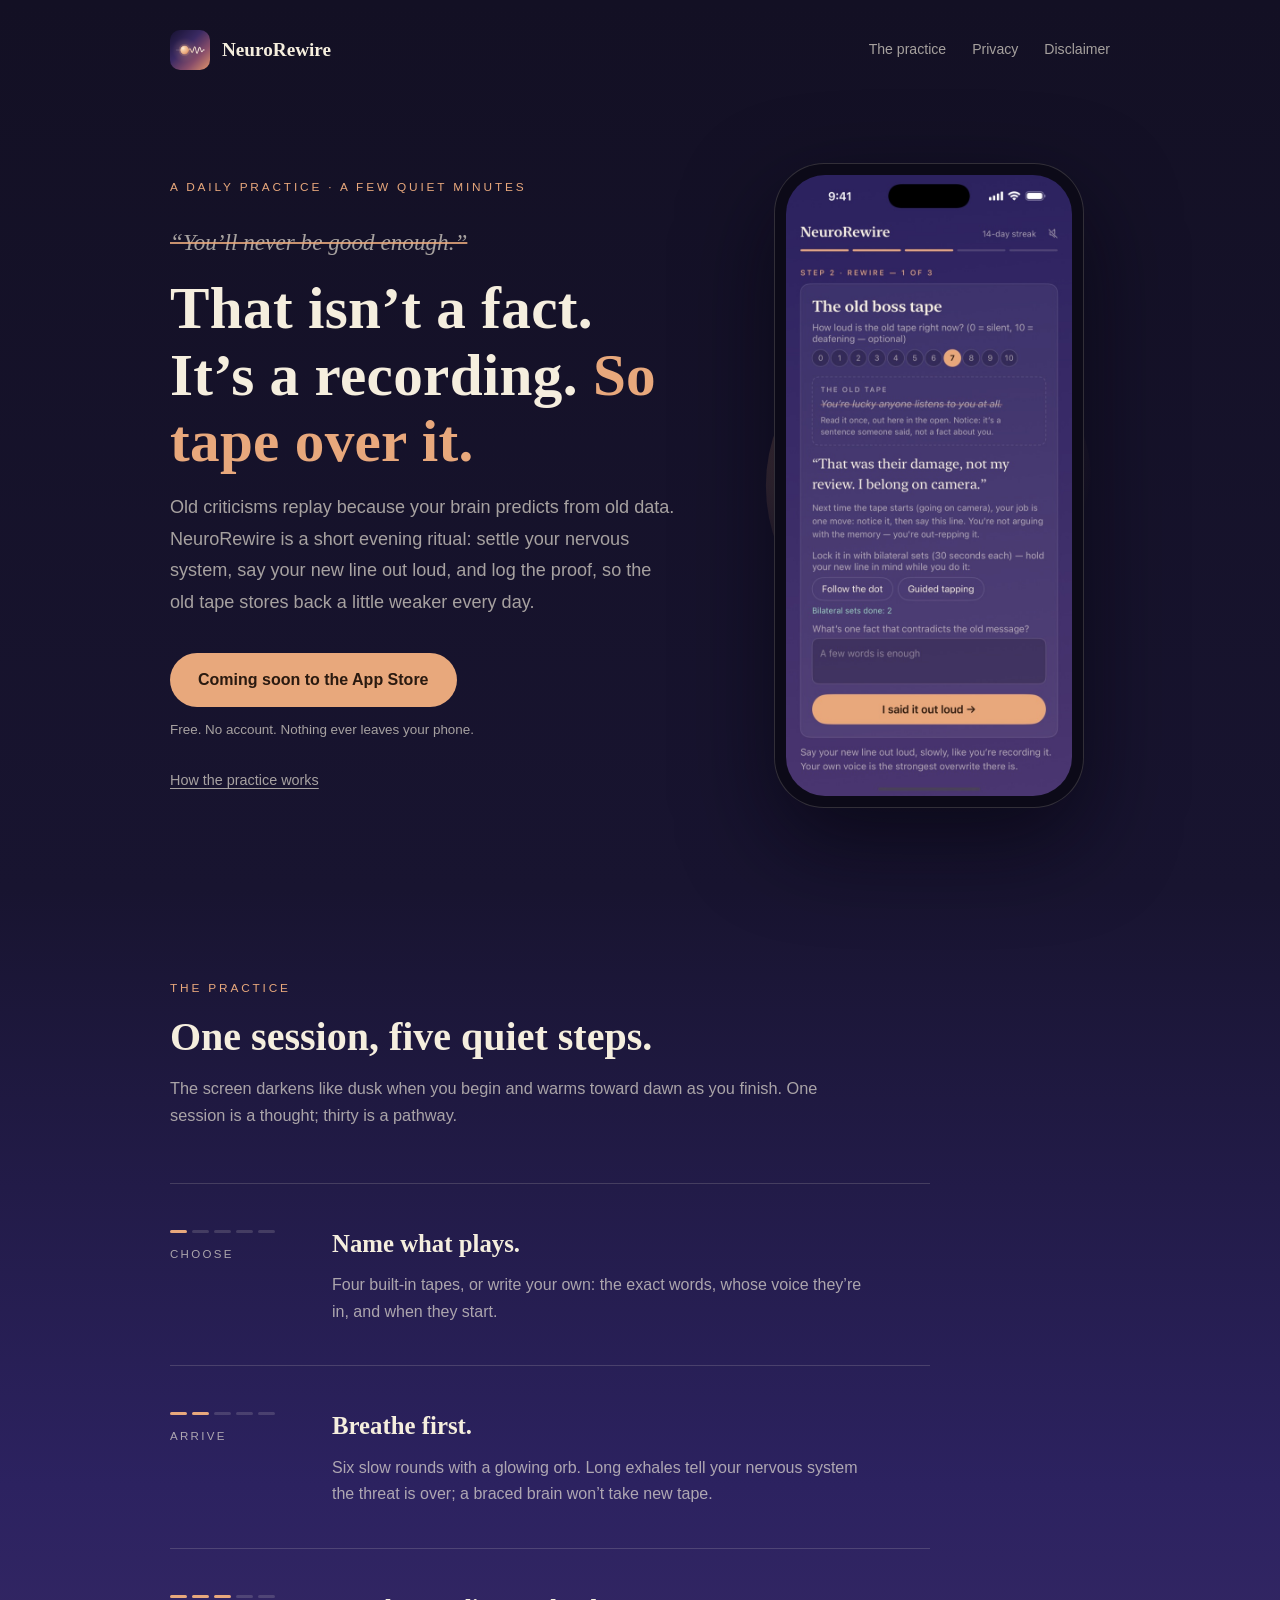
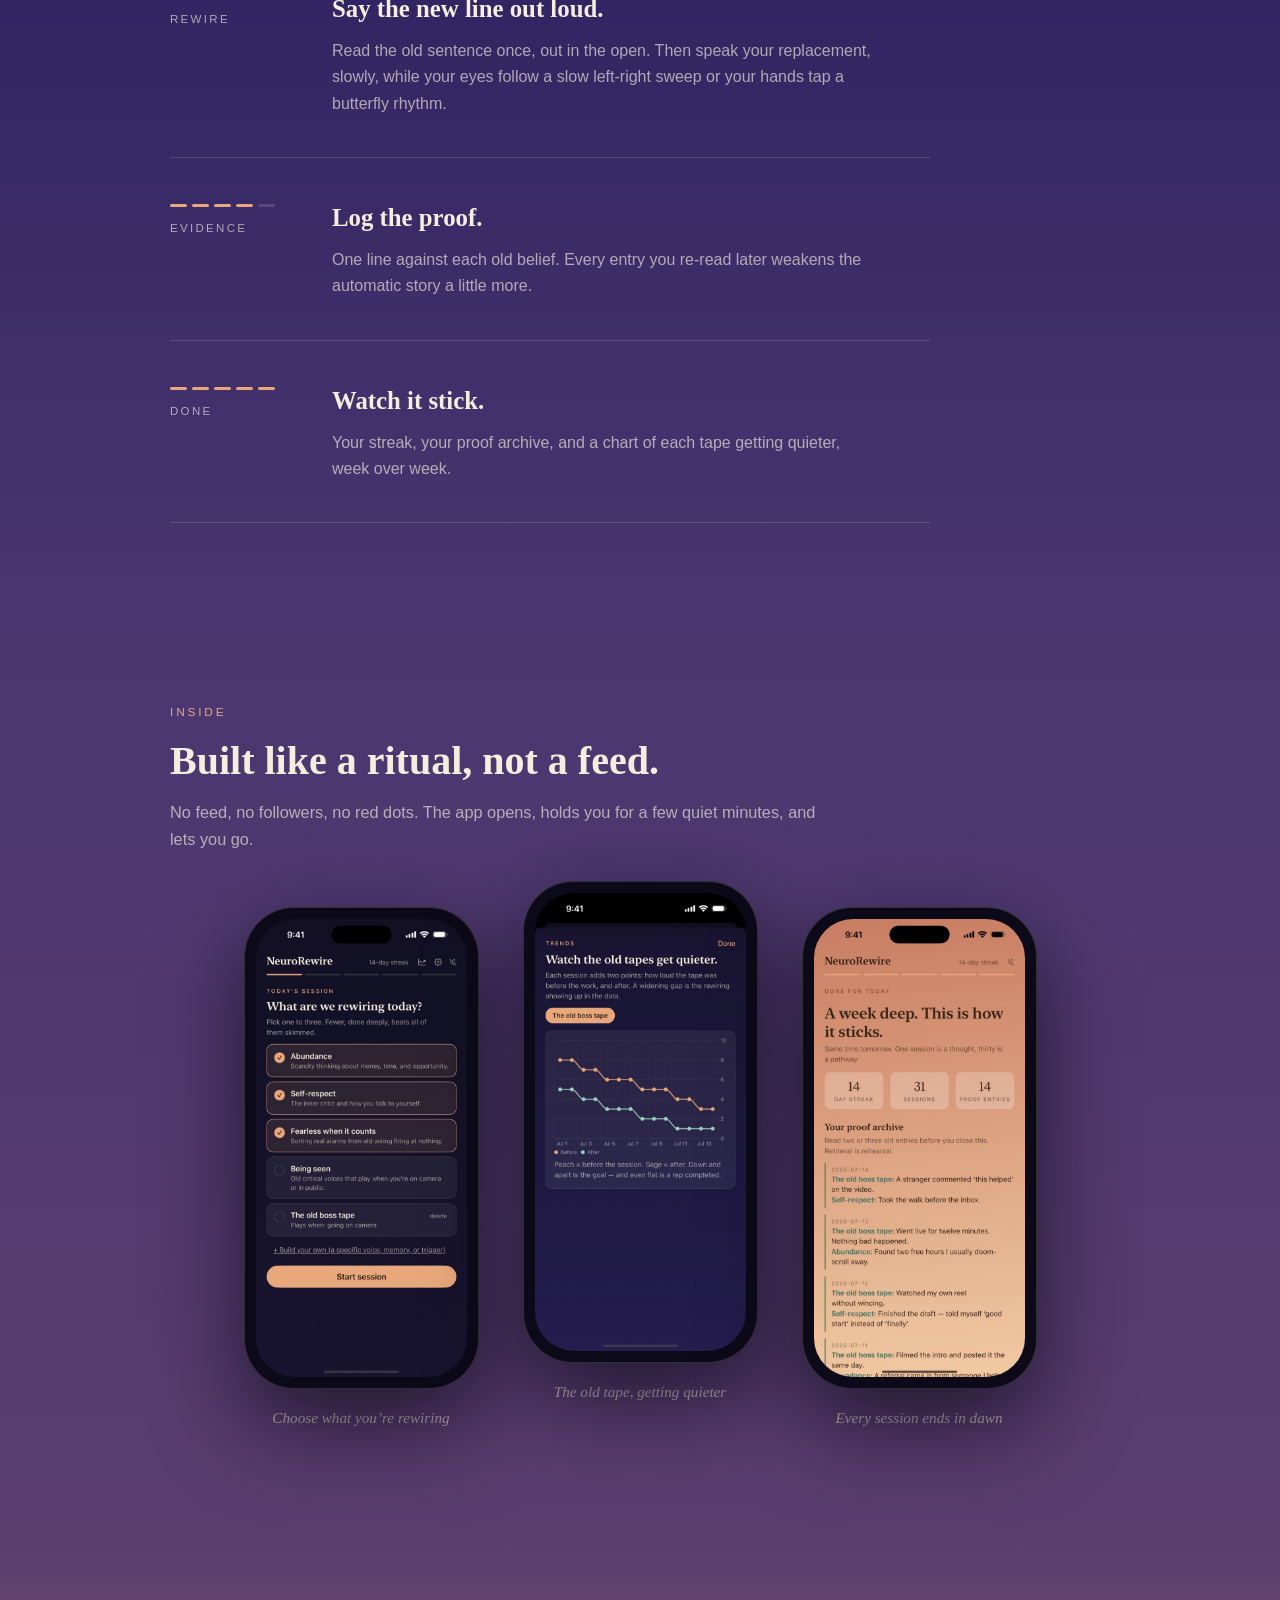
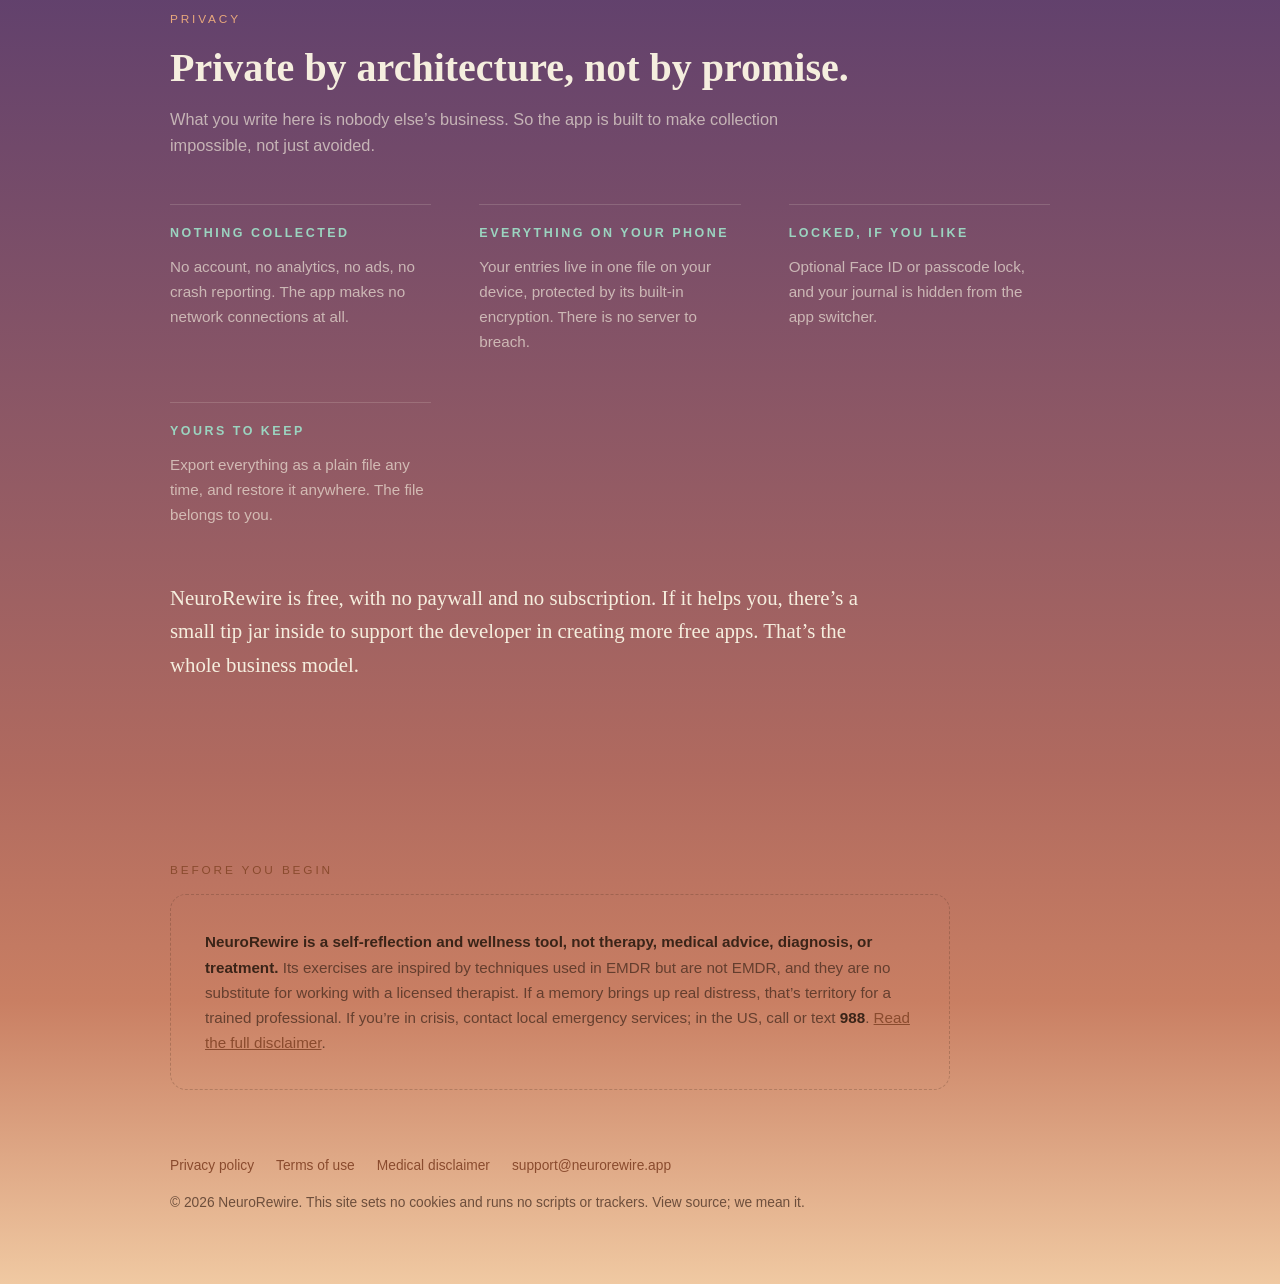
==== commit 7eaeb300: "Tip line: supports the developer creating more free apps Co-Authored-By: Claude Fable 5 <noreply@ant" ====
--- a/index.html
+++ b/index.html
@@ -160,7 +160,7 @@
         </div>
       </div>
 
-      <p class="free-line">NeuroRewire is free, with no paywall and no subscription. If it helps you, there&rsquo;s a small tip jar inside. That&rsquo;s the whole business model.</p>
+      <p class="free-line">NeuroRewire is free, with no paywall and no subscription. If it helps you, there&rsquo;s a small tip jar inside to support the developer in creating more free apps. That&rsquo;s the whole business model.</p>
     </div>
   </section>
 </div>
